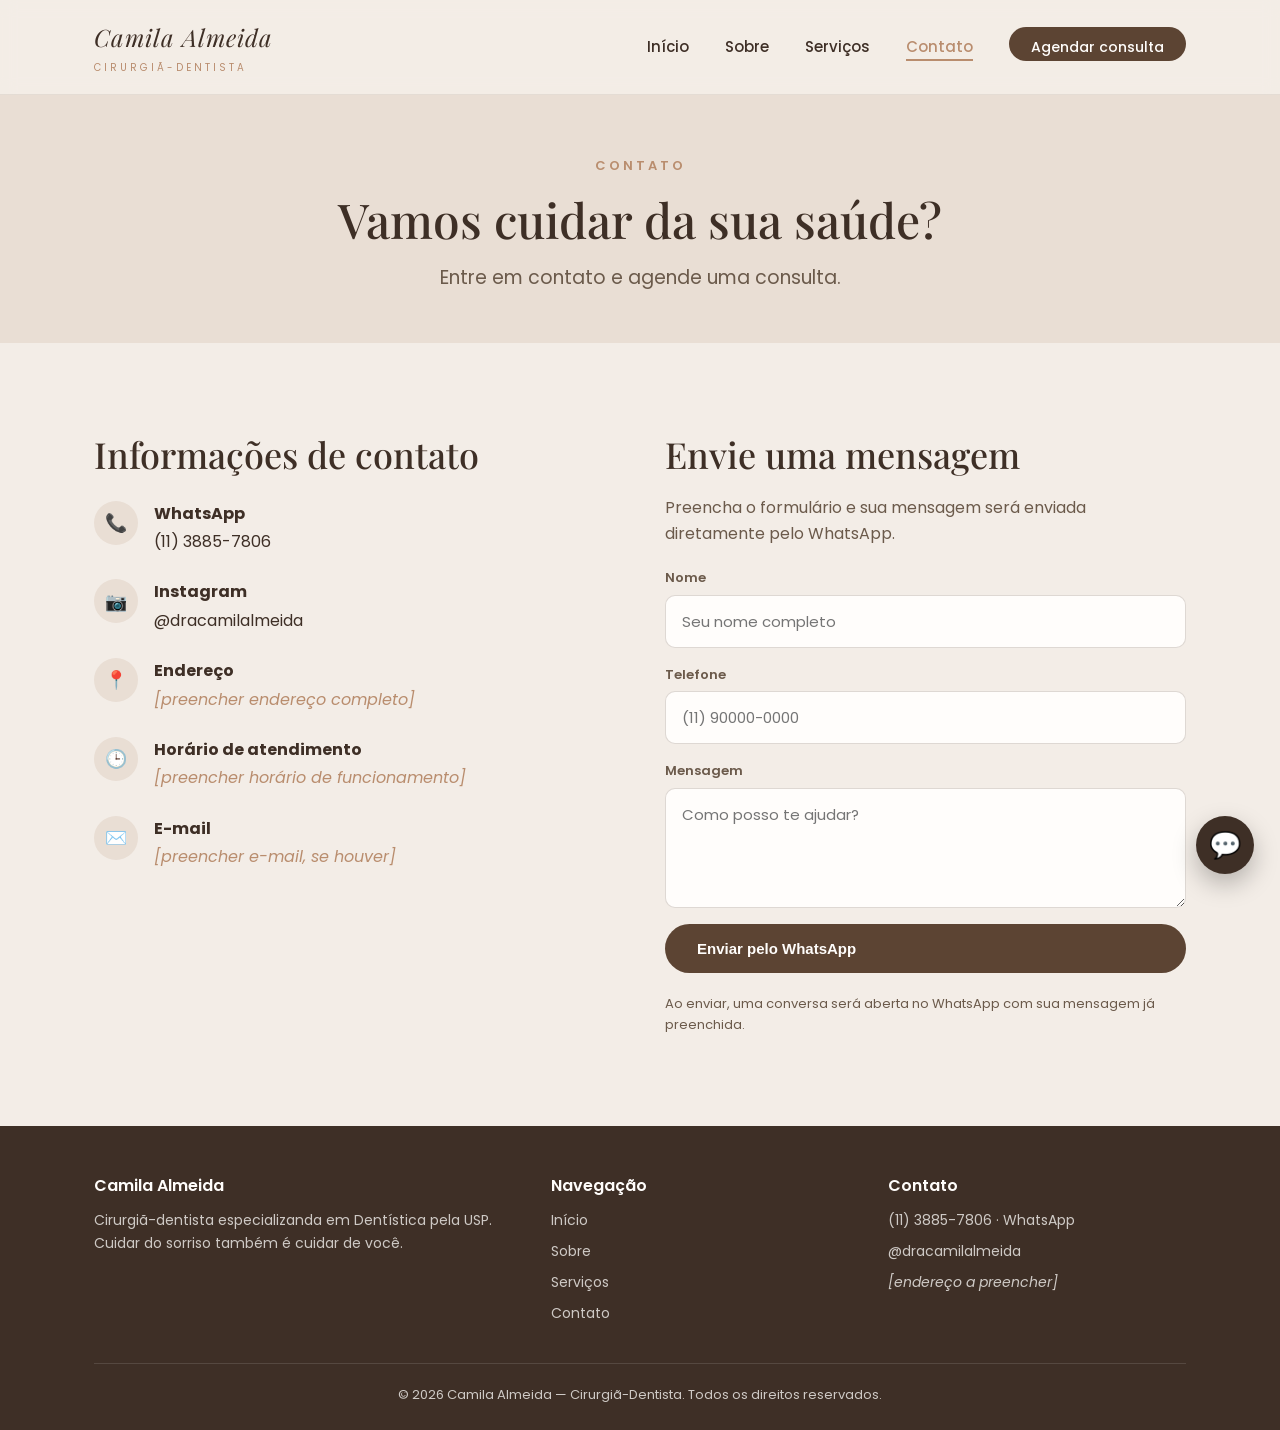
==== contato.html @ b67332b3 "Create contato.html" ====
<!DOCTYPE html>
<html lang="pt-BR">
<head>
<meta charset="UTF-8" />
<meta name="viewport" content="width=device-width, initial-scale=1.0" />
<title>Contato | Dra. Camila Almeida</title>
<link rel="preconnect" href="https://fonts.googleapis.com">
<link href="https://fonts.googleapis.com/css2?family=Playfair+Display:ital,wght@0,500;0,600;1,500&family=Poppins:wght@400;500;600;700&display=swap" rel="stylesheet">
<link rel="stylesheet" href="style.css" />
</head>
<body>

<header class="site-header">
  <nav class="nav">
    <a href="index.html" class="logo">Camila Almeida<span>Cirurgiã-Dentista</span></a>
    <ul class="nav-links">
      <li><a href="index.html">Início</a></li>
      <li><a href="sobre.html">Sobre</a></li>
      <li><a href="servicos.html">Serviços</a></li>
      <li><a href="contato.html" class="active">Contato</a></li>
      <li><a href="contato.html" class="nav-cta">Agendar consulta</a></li>
    </ul>
    <button class="nav-toggle" aria-label="Abrir menu">
      <span></span><span></span><span></span>
    </button>
  </nav>
</header>

<section class="page-hero">
  <div class="container">
    <span class="eyebrow">Contato</span>
    <h1>Vamos cuidar da sua saúde?</h1>
    <p class="lead center" style="margin-top:14px;">Entre em contato e agende uma consulta.</p>
  </div>
</section>

<section class="section">
  <div class="container contact-grid">
    <div>
      <h2>Informações de contato</h2>
      <ul class="contact-info-list" style="margin-top:24px;">
        <li>
          <div class="icon">📞</div>
          <div>
            <strong>WhatsApp</strong>
            <a href="https://wa.me/551138857806" target="_blank">(11) 3885-7806</a>
          </div>
        </li>
        <li>
          <div class="icon">📷</div>
          <div>
            <strong>Instagram</strong>
            <a href="https://instagram.com/dracamilalmeida" target="_blank">@dracamilalmeida</a>
          </div>
        </li>
        <li>
          <div class="icon">📍</div>
          <div>
            <strong>Endereço</strong>
            <span class="placeholder-text">[preencher endereço completo]</span>
          </div>
        </li>
        <li>
          <div class="icon">🕒</div>
          <div>
            <strong>Horário de atendimento</strong>
            <span class="placeholder-text">[preencher horário de funcionamento]</span>
          </div>
        </li>
        <li>
          <div class="icon">✉️</div>
          <div>
            <strong>E-mail</strong>
            <span class="placeholder-text">[preencher e-mail, se houver]</span>
          </div>
        </li>
      </ul>
    </div>

    <div>
      <h2>Envie uma mensagem</h2>
      <p style="margin-bottom:20px;">Preencha o formulário e sua mensagem será enviada diretamente pelo WhatsApp.</p>
      <form class="contact-form">
        <label for="name">Nome</label>
        <input type="text" id="name" name="name" placeholder="Seu nome completo" required />

        <label for="phone">Telefone</label>
        <input type="tel" id="phone" name="phone" placeholder="(11) 90000-0000" required />

        <label for="message">Mensagem</label>
        <textarea id="message" name="message" placeholder="Como posso te ajudar?" required></textarea>

        <button type="submit" class="btn btn-primary">Enviar pelo WhatsApp</button>
        <p class="form-note">Ao enviar, uma conversa será aberta no WhatsApp com sua mensagem já preenchida.</p>
      </form>
    </div>
  </div>
</section>

<footer class="site-footer">
  <div class="container">
    <div class="footer-grid">
      <div>
        <h4>Camila Almeida</h4>
        <p style="color:rgba(255,253,251,0.75); font-size:14px;">Cirurgiã-dentista especializanda em Dentística pela USP. Cuidar do sorriso também é cuidar de você.</p>
      </div>
      <div>
        <h4>Navegação</h4>
        <a href="index.html">Início</a>
        <a href="sobre.html">Sobre</a>
        <a href="servicos.html">Serviços</a>
        <a href="contato.html">Contato</a>
      </div>
      <div>
        <h4>Contato</h4>
        <a href="https://wa.me/551138857806" target="_blank">(11) 3885-7806 · WhatsApp</a>
        <a href="https://instagram.com/dracamilalmeida" target="_blank">@dracamilalmeida</a>
        <a href="#" class="placeholder-text">[endereço a preencher]</a>
      </div>
    </div>
    <div class="footer-bottom">
      &copy; <span id="year"></span> Camila Almeida — Cirurgiã-Dentista. Todos os direitos reservados.
    </div>
  </div>
</footer>

<a href="https://wa.me/551138857806" target="_blank" class="whatsapp-float" aria-label="Falar no WhatsApp">💬</a>

<script src="script.js"></script>
<script>document.getElementById("year").textContent = new Date().getFullYear();</script>
</body>
</html>
---- style.css ----
/* ==========================================================================
   Camila Almeida - Cirurgia Dentista
   ========================================================================== */

:root {
    --bg-cream: #f3ede7;
    --bg-cream-2: #e9ded4;
    --rose: #cba587;
    --rose-dark: #b98d6e;
    --brown: #5c4433;
    --brown-dark: #3e2f26;
    --text-main: #3e2f26;
    --text-soft: #6b5a4b;
    --white: #fffdfb;

  --font-serif: "Playfair Display", "Georgia", serif;
    --font-sans: "Poppins", "Segoe UI", sans-serif;

  --radius: 18px;
    --max-width: 1140px;
}

* {
    margin: 0;
    padding: 0;
    box-sizing: border-box;
}

html {
    scroll-behavior: smooth;
}

body {
    font-family: var(--font-sans);
    color: var(--text-main);
    background: var(--bg-cream);
    line-height: 1.65;
    font-size: 16px;
}

img {
    max-width: 100%;
    display: block;
}

a {
    text-decoration: none;
    color: inherit;
}

ul {
    list-style: none;
}

.container {
    max-width: var(--max-width);
    margin: 0 auto;
    padding: 0 24px;
}

.section {
    padding: 90px 0;
}

.section-alt {
    background: var(--bg-cream-2);
}

.eyebrow {
    font-family: var(--font-sans);
    letter-spacing: 3px;
    text-transform: uppercase;
    font-size: 13px;
    color: var(--rose-dark);
    font-weight: 600;
    margin-bottom: 14px;
    display: inline-block;
}

h1, h2, h3, h4 {
    font-family: var(--font-serif);
    color: var(--brown-dark);
    font-weight: 500;
    line-height: 1.2;
}

h1 { font-size: 48px; }
h2 { font-size: 36px; margin-bottom: 18px; }
h3 { font-size: 22px; margin-bottom: 10px; }

p { color: var(--text-soft); }

.lead {
    font-size: 19px;
    max-width: 620px;
}

.center {
    text-align: center;
    margin-left: auto;
    margin-right: auto;
}

/* ---------- Buttons ---------- */

.btn {
  display: inline-flex;
  align-items: center;
  gap: 10px;
  padding: 14px 30px;
  border-radius: 40px;
  font-weight: 600;
  font-size: 15px;
  transition: transform 0.2s ease, box-shadow 0.2s ease;
  border: 2px solid transparent;
}

.btn-primary {
  background: var(--brown);
  color: var(--white);
}

.btn-primary:hover {
  transform: translateY(-2px);
  box-shadow: 0 10px 24px rgba(92, 68, 51, 0.35);
}

.btn-outline {
  border-color: var(--brown);
  color: var(--brown);
  background: transparent;
}

.btn-outline:hover {
  background: var(--brown);
  color: var(--white);
}

/* ---------- Header / Nav ---------- */

.site-header {
  position: sticky;
  top: 0;
  z-index: 100;
  background: rgba(243, 237, 231, 0.92);
  backdrop-filter: blur(8px);
  border-bottom: 1px solid rgba(92, 68, 51, 0.1);
}

.nav {
  display: flex;
  align-items: center;
  justify-content: space-between;
  padding: 18px 24px;
  max-width: var(--max-width);
  margin: 0 auto;
}

.logo {
  font-family: var(--font-serif);
  font-style: italic;
  font-size: 24px;
  color: var(--brown-dark);
  letter-spacing: 1px;
}

.logo span {
  display: block;
  font-family: var(--font-sans);
  font-style: normal;
  font-size: 10px;
  letter-spacing: 3px;
  text-transform: uppercase;
  color: var(--rose-dark);
  margin-top: 2px;
}

.nav-links {
  display: flex;
  gap: 36px;
  align-items: center;
}

.nav-links a {
  font-size: 15px;
  font-weight: 500;
  color: var(--brown-dark);
  position: relative;
  padding-bottom: 4px;
}

.nav-links a.active,
.nav-links a:hover {
  color: var(--rose-dark);
}

.nav-links a.active::after {
  content: "";
  position: absolute;
  left: 0;
  bottom: 0;
  width: 100%;
  height: 2px;
  background: var(--rose-dark);
}

.nav-cta {
  background: var(--brown);
  color: var(--white) !important;
  padding: 10px 22px;
  border-radius: 30px;
  font-size: 14px !important;
}

.nav-toggle {
  display: none;
  flex-direction: column;
  gap: 5px;
  cursor: pointer;
  background: none;
  border: none;
}

.nav-toggle span {
  width: 26px;
  height: 2px;
  background: var(--brown-dark);
  display: block;
}

/* ---------- Hero ---------- */

.hero {
  padding: 70px 0 90px;
  background: linear-gradient(180deg, var(--bg-cream) 0%, var(--bg-cream-2) 100%);
  position: relative;
  overflow: hidden;
}

.hero-grid {
  display: grid;
  grid-template-columns: 1.1fr 0.9fr;
  gap: 50px;
  align-items: center;
}

.hero h1 {
  margin-bottom: 20px;
}

.hero .lead {
  margin-bottom: 32px;
}

.hero-actions {
  display: flex;
  gap: 16px;
  flex-wrap: wrap;
}

.hero-art {
  position: relative;
  height: 380px;
  border-radius: var(--radius);
  background: linear-gradient(160deg, var(--rose) 0%, var(--brown) 100%);
  display: flex;
  align-items: center;
  justify-content: center;
}

.hero-art::before {
  content: "";
  position: absolute;
  inset: 18px;
  border: 1px solid rgba(255, 253, 251, 0.4);
  border-radius: 14px;
}

.hero-monogram {
  font-family: var(--font-serif);
  font-style: italic;
  font-size: 120px;
  color: rgba(255, 253, 251, 0.9);
}

/* ---------- Stat / Trust strip ---------- */

.trust-strip {
  display: flex;
  justify-content: space-between;
  gap: 20px;
  flex-wrap: wrap;
  padding: 36px 0;
  border-top: 1px solid rgba(92, 68, 51, 0.12);
  border-bottom: 1px solid rgba(92, 68, 51, 0.12);
}

.trust-item {
  flex: 1;
  min-width: 180px;
  text-align: center;
}

.trust-item strong {
  font-family: var(--font-serif);
  font-size: 28px;
  color: var(--brown);
  display: block;
}

.trust-item span {
  font-size: 14px;
  color: var(--text-soft);
}

/* ---------- Cards ---------- */

.grid-2 {
  display: grid;
  grid-template-columns: repeat(2, 1fr);
  gap: 28px;
}

.grid-3 {
  display: grid;
  grid-template-columns: repeat(3, 1fr);
  gap: 28px;
}

.card {
  background: var(--white);
  border-radius: var(--radius);
  padding: 34px;
  box-shadow: 0 10px 30px rgba(92, 68, 51, 0.08);
  height: 100%;
}

.card .icon {
  width: 52px;
  height: 52px;
  border-radius: 50%;
  background: var(--bg-cream-2);
  display: flex;
  align-items: center;
  justify-content: center;
  margin-bottom: 18px;
  font-size: 22px;
}

.service-list {
  margin-top: 14px;
}

.service-list li {
  padding: 8px 0;
  border-bottom: 1px dashed rgba(92, 68, 51, 0.15);
  color: var(--text-soft);
  display: flex;
  gap: 10px;
  align-items: baseline;
}

.service-list li:last-child {
  border-bottom: none;
}

.service-list li::before {
  content: "-";
  color: var(--rose-dark);
  font-weight: 700;
}

/* ---------- About split ---------- */

.split {
  display: grid;
  grid-template-columns: 0.9fr 1.1fr;
  gap: 60px;
  align-items: center;
}

.split-img {
  height: 420px;
  border-radius: var(--radius);
  background: linear-gradient(150deg, var(--bg-cream-2), var(--rose));
  position: relative;
}

.split-img::after {
  content: "CA";
  position: absolute;
  bottom: 24px;
  right: 24px;
  font-family: var(--font-serif);
  font-style: italic;
  font-size: 32px;
  color: var(--white);
  opacity: 0.85;
}

/* ---------- CTA banner ---------- */

.cta-banner {
  background: var(--brown);
  color: var(--white);
  border-radius: var(--radius);
  padding: 60px;
  text-align: center;
}

.cta-banner h2 {
  color: var(--white);
}

.cta-banner p {
  color: rgba(255, 253, 251, 0.8);
  margin: 0 auto 26px;
  max-width: 520px;
}

/* ---------- Benefit banner ---------- */

.benefit-banner {
  display: grid;
  grid-template-columns: 0.6fr 1.4fr;
  gap: 40px;
  align-items: center;
  background: var(--rose);
  border-radius: var(--radius);
  padding: 50px;
  color: var(--brown-dark);
}

.benefit-banner h3 {
  color: var(--brown-dark);
  font-size: 26px;
}

.benefit-banner p {
  color: var(--brown-dark);
  opacity: 0.85;
}

/* ---------- Contact page ---------- */

.contact-grid {
  display: grid;
  grid-template-columns: 1fr 1fr;
  gap: 50px;
}

.contact-info-list li {
  display: flex;
  gap: 16px;
  align-items: flex-start;
  margin-bottom: 24px;
}

.contact-info-list .icon {
  width: 44px;
  height: 44px;
  border-radius: 50%;
  background: var(--bg-cream-2);
  display: flex;
  align-items: center;
  justify-content: center;
  flex-shrink: 0;
  font-size: 18px;
}

.contact-info-list strong {
  display: block;
  color: var(--brown-dark);
  margin-bottom: 2px;
}

form.contact-form {
  display: flex;
  flex-direction: column;
  gap: 16px;
}

form.contact-form input,
form.contact-form textarea {
  padding: 14px 16px;
  border-radius: 10px;
  border: 1px solid rgba(92, 68, 51, 0.2);
  background: var(--white);
  font-family: var(--font-sans);
  font-size: 15px;
  color: var(--text-main);
}

form.contact-form textarea {
  resize: vertical;
  min-height: 120px;
}

form.contact-form label {
  font-size: 13px;
  font-weight: 600;
  color: var(--text-soft);
  margin-bottom: -10px;
}

.form-note {
  font-size: 13px;
  color: var(--text-soft);
  margin-top: 4px;
}

.placeholder-text {
  color: var(--rose-dark);
  font-style: italic;
}

/* ---------- Footer ---------- */

.site-footer {
  background: var(--brown-dark);
  color: rgba(255, 253, 251, 0.75);
  padding: 50px 0 24px;
}

.footer-grid {
  display: grid;
  grid-template-columns: 1.4fr 1fr 1fr;
  gap: 40px;
  margin-bottom: 30px;
}

.footer-grid h4 {
  color: var(--white);
  font-size: 16px;
  margin-bottom: 14px;
  font-family: var(--font-sans);
  font-weight: 600;
}

.footer-grid a {
  display: block;
  margin-bottom: 8px;
  font-size: 14px;
  color: rgba(255, 253, 251, 0.75);
}

.footer-grid a:hover {
  color: var(--rose);
}

.footer-bottom {
  border-top: 1px solid rgba(255, 253, 251, 0.12);
  padding-top: 20px;
  text-align: center;
  font-size: 13px;
}

/* ---------- Floating WhatsApp button ---------- */

.whatsapp-float {
  position: fixed;
  bottom: 26px;
  right: 26px;
  background: #3e2f26;
  color: var(--white);
  width: 58px;
  height: 58px;
  border-radius: 50%;
  display: flex;
  align-items: center;
  justify-content: center;
  font-size: 26px;
  box-shadow: 0 10px 24px rgba(0, 0, 0, 0.25);
  z-index: 200;
  transition: transform 0.2s ease;
}

.whatsapp-float:hover {
  transform: scale(1.08);
}

/* ---------- Page hero (secondary pages) ---------- */

.page-hero {
  padding: 60px 0 50px;
  background: var(--bg-cream-2);
  text-align: center;
}

.page-hero .eyebrow {
  display: block;
}

/* ---------- Responsive ---------- */

@media (max-width: 900px) {
  .hero-grid,
  .split,
  .contact-grid,
  .benefit-banner {
    grid-template-columns: 1fr;
  }

.split-img {
  order: -1;
  height: 260px;
}

.grid-3 {
  grid-template-columns: repeat(2, 1fr);
}

.footer-grid {
  grid-template-columns: 1fr;
}
}

@media (max-width: 640px) {
  h1 { font-size: 34px; }
  h2 { font-size: 28px; }

.section {
  padding: 60px 0;
}

.nav-links {
  position: absolute;
  top: 100%;
  left: 0;
  right: 0;
  background: var(--bg-cream);
  flex-direction: column;
  align-items: flex-start;
  padding: 24px;
  gap: 18px;
  border-bottom: 1px solid rgba(92, 68, 51, 0.1);
  display: none;
}

.nav-links.open {
  display: flex;
}

.nav-toggle {
  display: flex;
}

.grid-2,
  .grid-3 {
    grid-template-columns: 1fr;
  }

.cta-banner,
  .benefit-banner {
    padding: 36px 24px;
  }

.whatsapp-float {
  bottom: 18px;
  right: 18px;
  width: 52px;
  height: 52px;
  font-size: 22px;
}
}
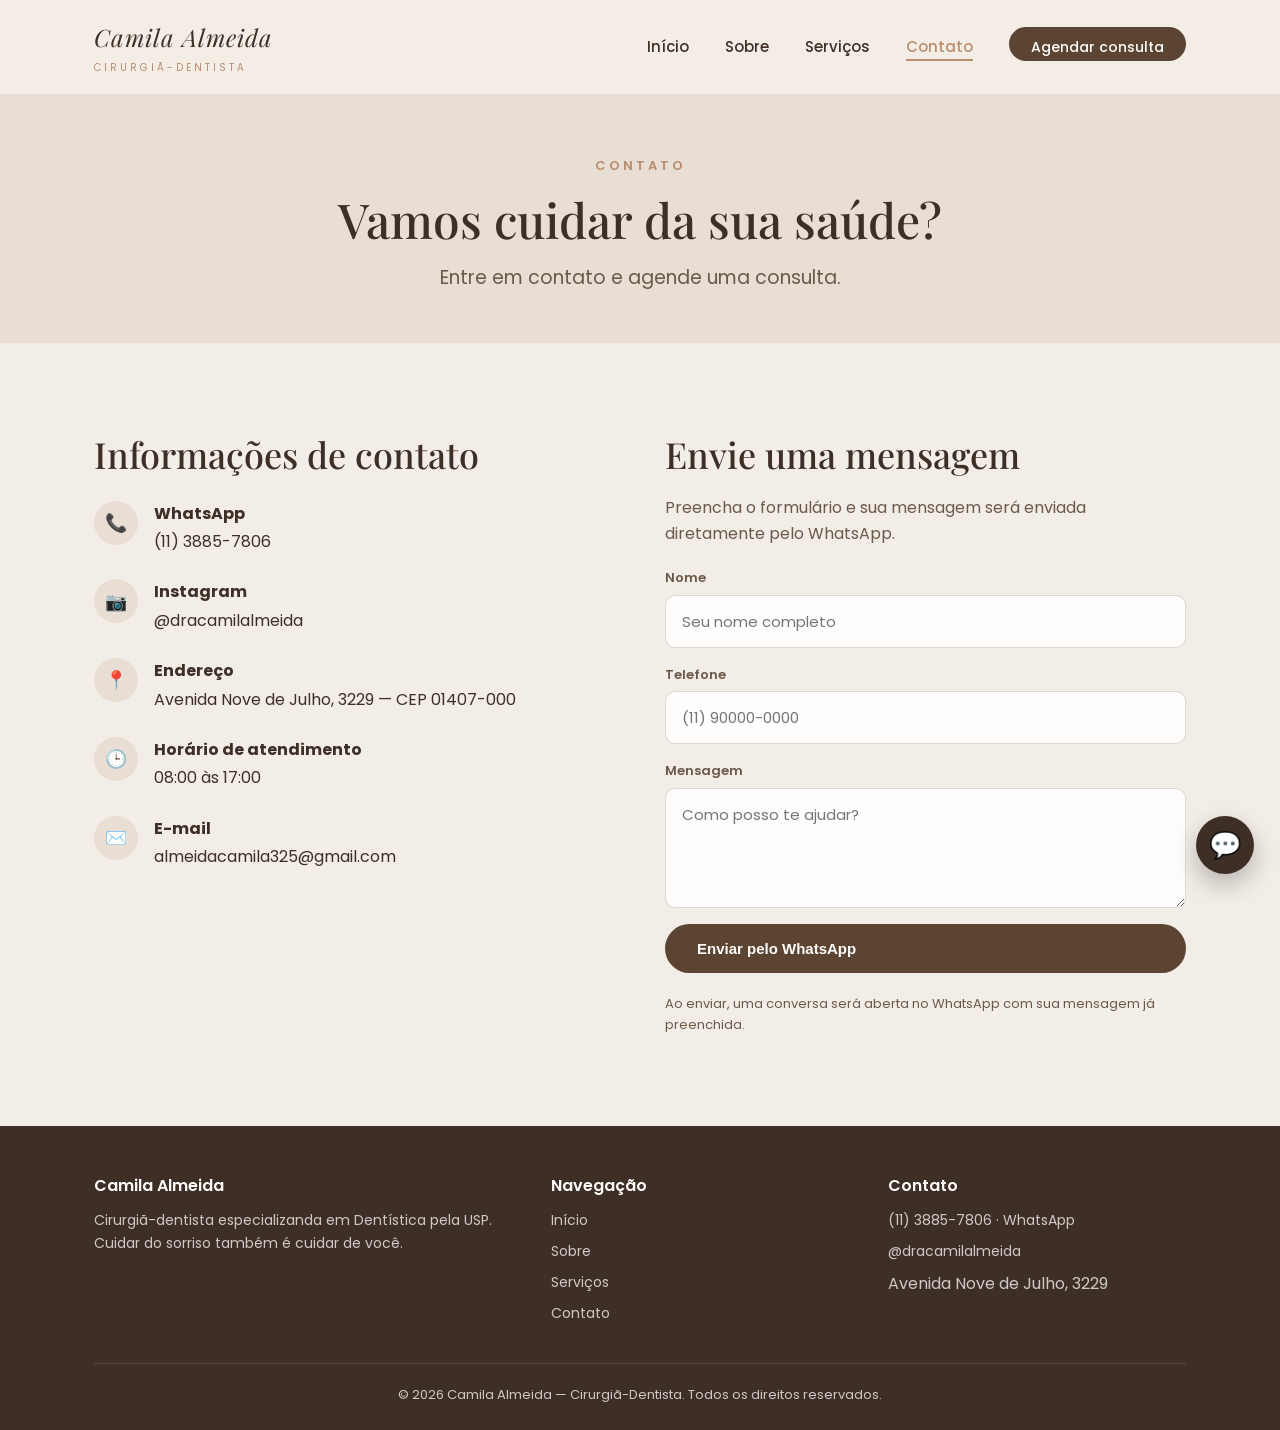
==== commit 17840851: "Update contact information in contato.html" ====
--- a/contato.html
+++ b/contato.html
@@ -57,21 +57,21 @@
           <div class="icon">📍</div>
           <div>
             <strong>Endereço</strong>
-            <span class="placeholder-text">[preencher endereço completo]</span>
+            <span>Avenida Nove de Julho, 3229 &mdash; CEP 01407-000</span>
           </div>
         </li>
         <li>
           <div class="icon">🕒</div>
           <div>
             <strong>Horário de atendimento</strong>
-            <span class="placeholder-text">[preencher horário de funcionamento]</span>
+            <span>08:00 às 17:00</span>
           </div>
         </li>
         <li>
           <div class="icon">✉️</div>
           <div>
             <strong>E-mail</strong>
-            <span class="placeholder-text">[preencher e-mail, se houver]</span>
+            <a href="mailto:almeidacamila325@gmail.com">almeidacamila325@gmail.com</a>
           </div>
         </li>
       </ul>
@@ -115,7 +115,7 @@
         <h4>Contato</h4>
         <a href="https://wa.me/551138857806" target="_blank">(11) 3885-7806 · WhatsApp</a>
         <a href="https://instagram.com/dracamilalmeida" target="_blank">@dracamilalmeida</a>
-        <a href="#" class="placeholder-text">[endereço a preencher]</a>
+        <span>Avenida Nove de Julho, 3229</span>
       </div>
     </div>
     <div class="footer-bottom">
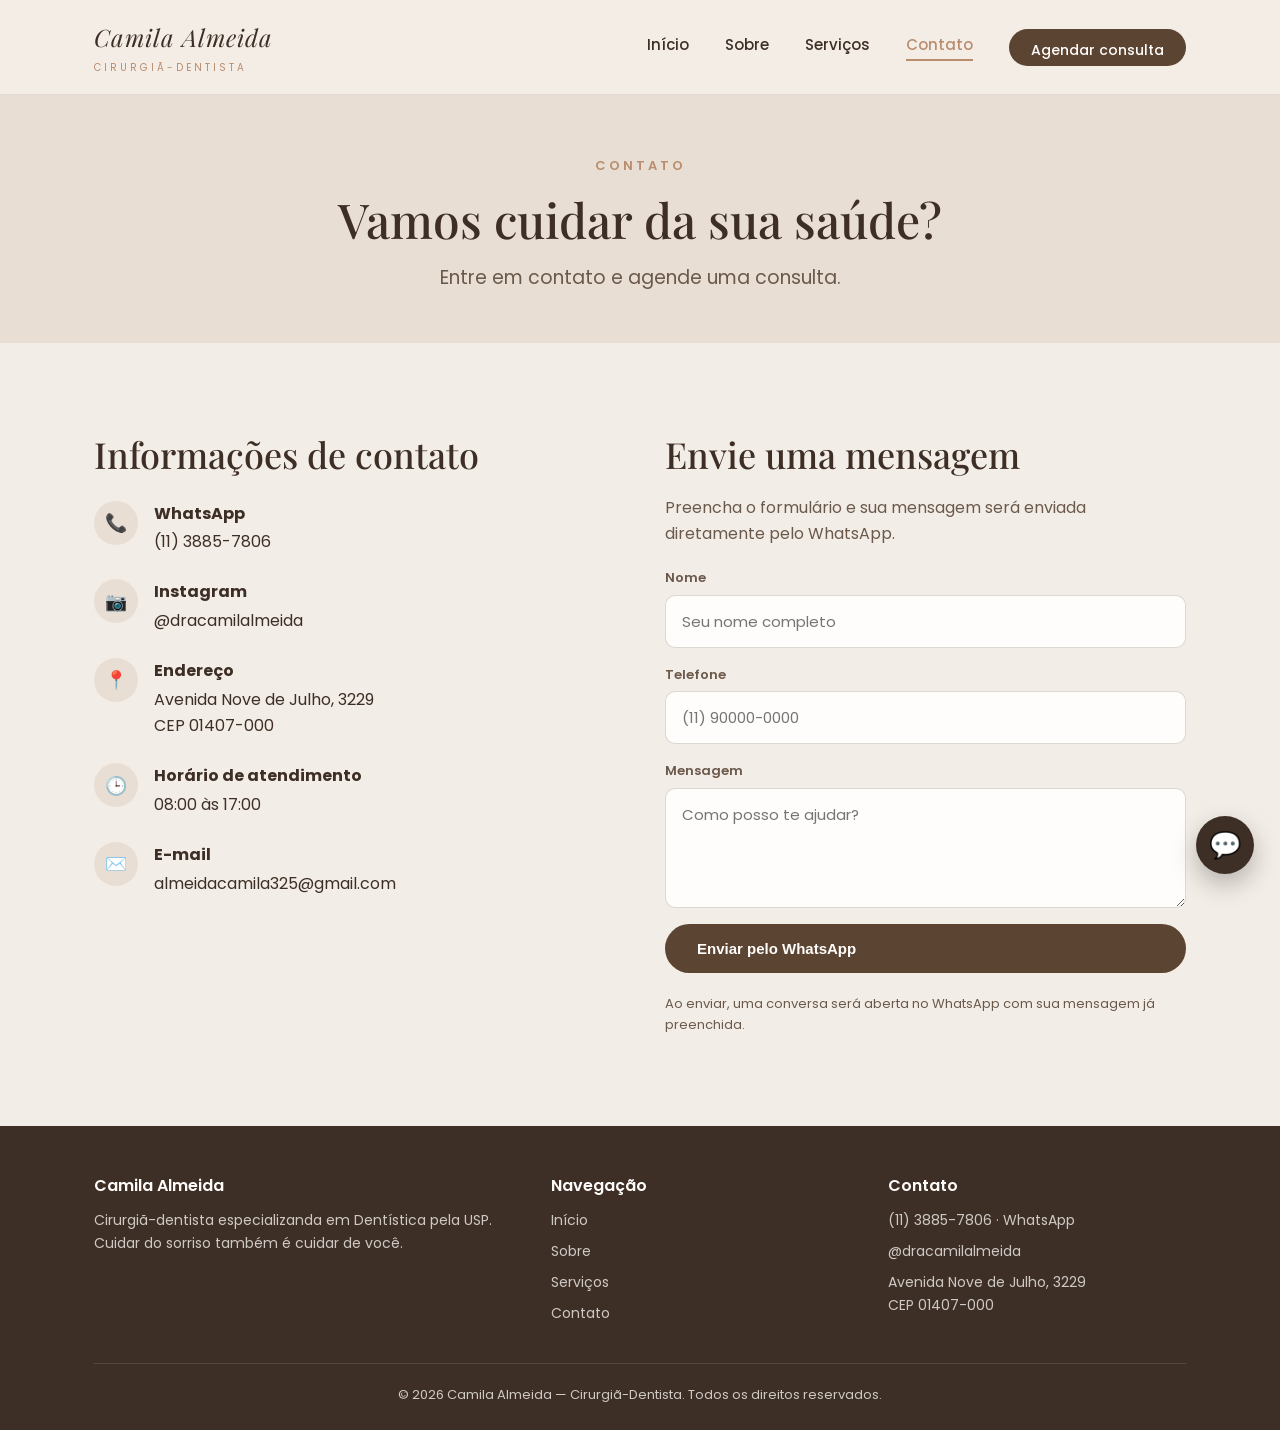
==== commit af3a3e90: "Update contact information with Google Maps links" ====
--- a/contato.html
+++ b/contato.html
@@ -57,7 +57,7 @@
           <div class="icon">📍</div>
           <div>
             <strong>Endereço</strong>
-            <span>Avenida Nove de Julho, 3229 &mdash; CEP 01407-000</span>
+            <a href="https://www.google.com/maps/place/Av.+Nove+de+Julho,+3229+-+Jardim+Paulista,+S%C3%A3o+Paulo+-+SP,+01407-000/@-23.5681294,-46.6624625,17z/data=!3m1!4b1!4m6!3m5!1s0x94ce59c5138606ab:0x7209d3025757d4f6!8m2!3d-23.5681294!4d-46.6598876!16s%2Fg%2F11qh3p7tpk?entry=ttu&amp;g_ep=EgoyMDI2MDkxNi4wIKXMDSoASAFQAw%3D%3D" target="_blank">Avenida Nove de Julho, 3229<br>CEP 01407-000</a>
           </div>
         </li>
         <li>
@@ -115,7 +115,7 @@
         <h4>Contato</h4>
         <a href="https://wa.me/551138857806" target="_blank">(11) 3885-7806 · WhatsApp</a>
         <a href="https://instagram.com/dracamilalmeida" target="_blank">@dracamilalmeida</a>
-        <span>Avenida Nove de Julho, 3229</span>
+        <a href="https://www.google.com/maps/place/Av.+Nove+de+Julho,+3229+-+Jardim+Paulista,+S%C3%A3o+Paulo+-+SP,+01407-000/@-23.5681294,-46.6624625,17z/data=!3m1!4b1!4m6!3m5!1s0x94ce59c5138606ab:0x7209d3025757d4f6!8m2!3d-23.5681294!4d-46.6598876!16s%2Fg%2F11qh3p7tpk?entry=ttu&amp;g_ep=EgoyMDI2MDkxNi4wIKXMDSoASAFQAw%3D%3D" target="_blank">Avenida Nove de Julho, 3229<br>CEP 01407-000</a>
       </div>
     </div>
     <div class="footer-bottom">
--- a/style.css
+++ b/style.css
@@ -175,7 +175,7 @@
   margin-top: 2px;
 }
 
-.nav-links {
+.nav-links li { display: flex; align-items: center; } .nav-links {
   display: flex;
   gap: 36px;
   align-items: center;
@@ -379,7 +379,7 @@
   align-items: center;
 }
 
-.split-img {
+.split-img img { width: 100%; height: 100%; object-fit: cover; object-position: top center; display: block; } .split-img { overflow: hidden;
   height: 420px;
   border-radius: var(--radius);
   background: linear-gradient(150deg, var(--bg-cream-2), var(--rose));
@@ -623,7 +623,7 @@
   padding: 60px 0;
 }
 
-.nav-links {
+.nav-links li { display: flex; align-items: center; } .nav-links {
   position: absolute;
   top: 100%;
   left: 0;
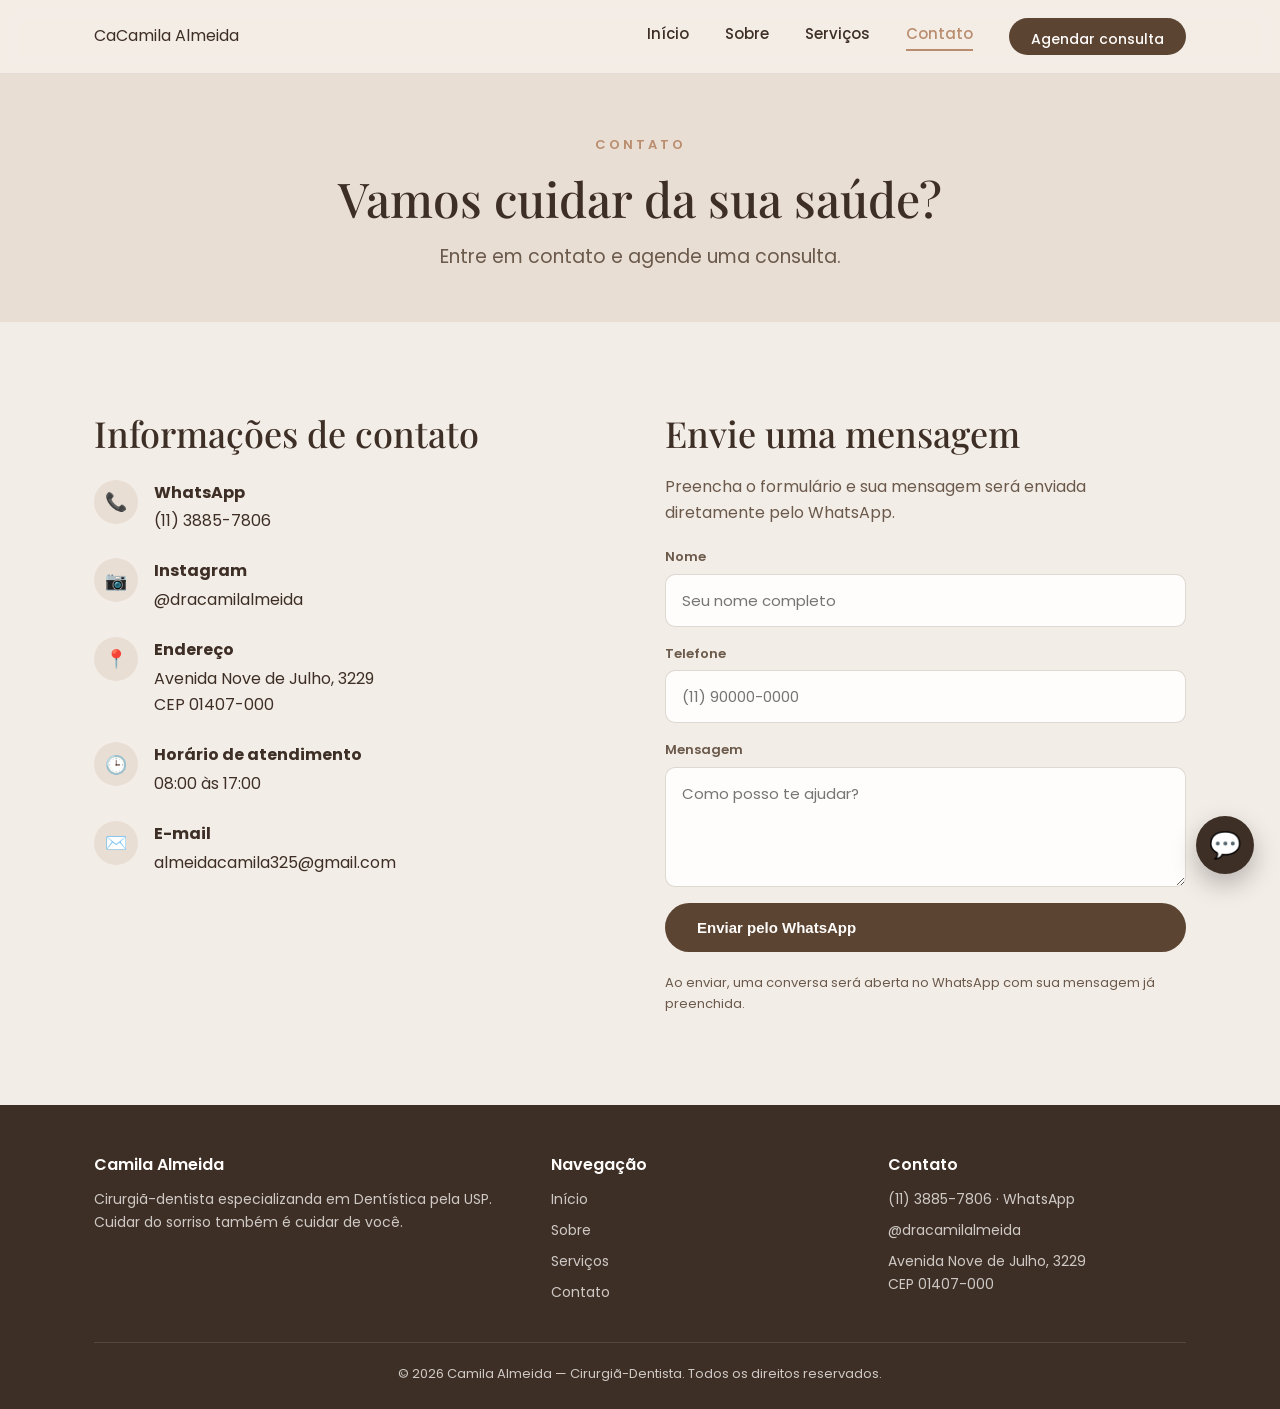
==== commit 686b01cc: "Update font links and navigation branding in contato.html" ====
--- a/contato.html
+++ b/contato.html
@@ -5,14 +5,14 @@
 <meta name="viewport" content="width=device-width, initial-scale=1.0" />
 <title>Contato | Dra. Camila Almeida</title>
 <link rel="preconnect" href="https://fonts.googleapis.com">
-<link href="https://fonts.googleapis.com/css2?family=Playfair+Display:ital,wght@0,500;0,600;1,500&family=Poppins:wght@400;500;600;700&display=swap" rel="stylesheet">
+<link href="https://fonts.googleapis.com/css2?family=Mea+Culpa&family=Playfair+Display:ital,wght@0,500;0,600;1,500&family=Poppins:wght@400;500;600;700&display=swap" rel="stylesheet">
 <link rel="stylesheet" href="style.css" />
 </head>
 <body>
 
 <header class="site-header">
   <nav class="nav">
-    <a href="index.html" class="logo">Camila Almeida<span>Cirurgiã-Dentista</span></a>
+    <a href="index.html" class="nav-brand"><span class="nav-brand-mono">Ca</span><span class="nav-brand-name">Camila Almeida</span></a>
     <ul class="nav-links">
       <li><a href="index.html">Início</a></li>
       <li><a href="sobre.html">Sobre</a></li>
--- a/style.css
+++ b/style.css
@@ -380,22 +380,65 @@
 }
 
 .split-img img { width: 100%; height: 100%; object-fit: cover; object-position: top center; display: block; } .split-img { overflow: hidden;
-  height: 420px;
+  aspect-ratio: 0.582;
   border-radius: var(--radius);
   background: linear-gradient(150deg, var(--bg-cream-2), var(--rose));
   position: relative;
 }
 
+.brand-mark {
+     position: relative;
+     display: inline-block;
+     text-align: center;
+     margin-bottom: 6px;
+}
+
+.brand-mark .brand-monogram {
+     position: absolute;
+     top: 50%;
+     left: 50%;
+     transform: translate(-50%, -58%);
+     font-family: "Mea Culpa", cursive;
+     font-size: 80px;
+     color: var(--brown-dark);
+     opacity: 0.18;
+     white-space: nowrap;
+     pointer-events: none;
+     line-height: 1;
+     z-index: 0;
+}
+
+.brand-mark .brand-name {
+     position: relative;
+     font-family: var(--font-serif);
+     font-style: italic;
+     font-weight: 600;
+     font-size: 44px;
+     color: var(--brown-dark);
+     z-index: 1;
+}
+
+.brand-mark .brand-role {
+     position: relative;
+     margin-top: 16px;
+     font-family: "Montserrat", sans-serif;
+     font-weight: 400;
+     font-size: 10px;
+     letter-spacing: 7px;
+     color: var(--brown);
+     z-index: 1;
+}
+
 .split-img::after {
-  content: "CA";
-  position: absolute;
-  bottom: 24px;
-  right: 24px;
-  font-family: var(--font-serif);
-  font-style: italic;
-  font-size: 32px;
-  color: var(--white);
-  opacity: 0.85;
+     content: "CA";
+     position: absolute;
+     bottom: 24px;
+     right: 24px;
+     font-family: var(--font-serif);
+     font-style: italic;
+     font-size: 32px;
+     color: var(--white);
+     opacity: 0.85;
 }
 
 /* ---------- CTA banner ---------- */
@@ -602,8 +645,9 @@
   }
 
 .split-img {
-  order: -1;
-  height: 260px;
+       order: -1;
+       aspect-ratio: unset;
+       height: 380px;
 }
 
 .grid-3 {
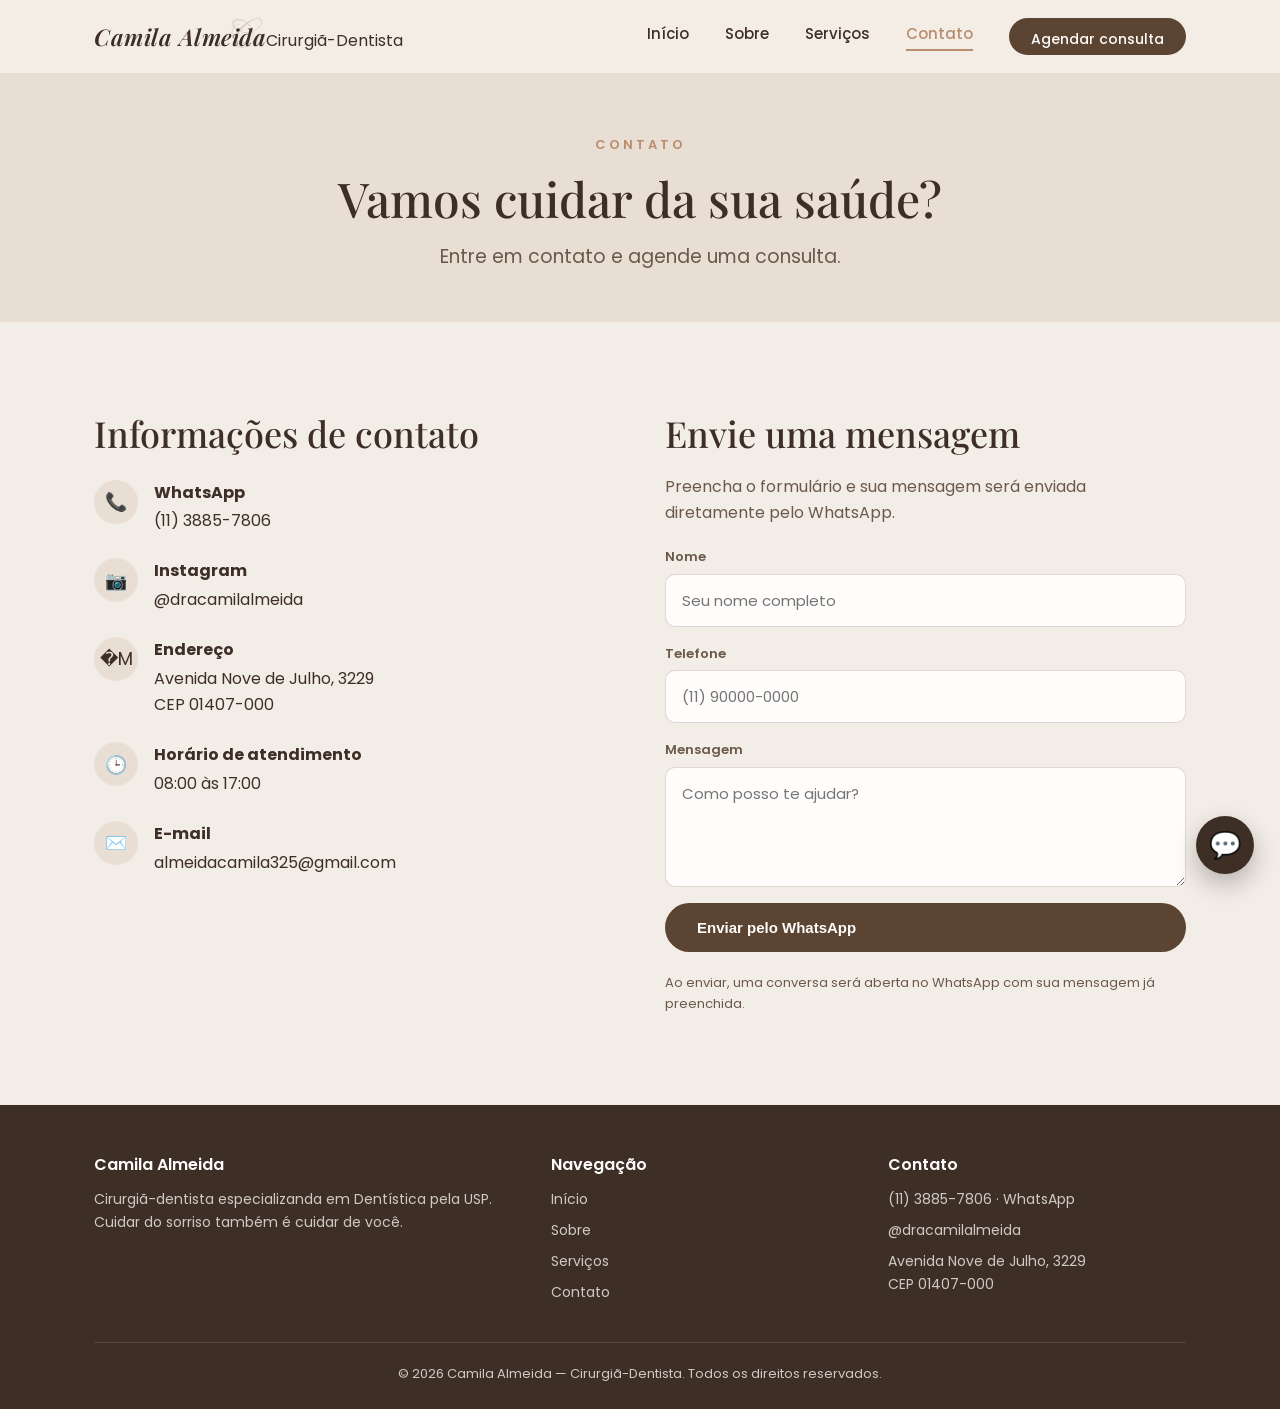
==== commit fe4aae6d: "Update navigation and address information in contato.html" ====
--- a/contato.html
+++ b/contato.html
@@ -12,7 +12,7 @@
 
 <header class="site-header">
   <nav class="nav">
-    <a href="index.html" class="nav-brand"><span class="nav-brand-mono">Ca</span><span class="nav-brand-name">Camila Almeida</span></a>
+    <a href="index.html" class="nav-brand"><span class="nav-brand-name-wrap"><span class="nav-brand-mono">Ca</span><span class="nav-brand-name">Camila Almeida</span></span><span class="nav-brand-role">Cirurgiã-Dentista</span></a>
     <ul class="nav-links">
       <li><a href="index.html">Início</a></li>
       <li><a href="sobre.html">Sobre</a></li>
@@ -54,7 +54,7 @@
           </div>
         </li>
         <li>
-          <div class="icon">📍</div>
+          <div class="icon">�M</div>
           <div>
             <strong>Endereço</strong>
             <a href="https://www.google.com/maps/place/Av.+Nove+de+Julho,+3229+-+Jardim+Paulista,+S%C3%A3o+Paulo+-+SP,+01407-000/@-23.5681294,-46.6624625,17z/data=!3m1!4b1!4m6!3m5!1s0x94ce59c5138606ab:0x7209d3025757d4f6!8m2!3d-23.5681294!4d-46.6598876!16s%2Fg%2F11qh3p7tpk?entry=ttu&amp;g_ep=EgoyMDI2MDkxNi4wIKXMDSoASAFQAw%3D%3D" target="_blank">Avenida Nove de Julho, 3229<br>CEP 01407-000</a>
--- a/style.css
+++ b/style.css
@@ -1,87 +1,87 @@
 /* ==========================================================================
-   Camila Almeida - Cirurgia Dentista
+   Camila Almeida - Cirurgiã-Dentista
    ========================================================================== */
 
 :root {
-    --bg-cream: #f3ede7;
-    --bg-cream-2: #e9ded4;
-    --rose: #cba587;
-    --rose-dark: #b98d6e;
-    --brown: #5c4433;
-    --brown-dark: #3e2f26;
-    --text-main: #3e2f26;
-    --text-soft: #6b5a4b;
-    --white: #fffdfb;
+  --bg-cream: #f3ede7;
+  --bg-cream-2: #e9ded4;
+  --rose: #cba587;
+  --rose-dark: #b98d6e;
+  --brown: #5c4433;
+  --brown-dark: #3e2f26;
+  --text-main: #3e2f26;
+  --text-soft: #6b5a4b;
+  --white: #fffdfb;
 
   --font-serif: "Playfair Display", "Georgia", serif;
-    --font-sans: "Poppins", "Segoe UI", sans-serif;
+  --font-sans: "Poppins", "Segoe UI", sans-serif;
 
   --radius: 18px;
-    --max-width: 1140px;
+  --max-width: 1140px;
 }
 
 * {
-    margin: 0;
-    padding: 0;
-    box-sizing: border-box;
+  margin: 0;
+  padding: 0;
+  box-sizing: border-box;
 }
 
 html {
-    scroll-behavior: smooth;
+  scroll-behavior: smooth;
 }
 
 body {
-    font-family: var(--font-sans);
-    color: var(--text-main);
-    background: var(--bg-cream);
-    line-height: 1.65;
-    font-size: 16px;
+  font-family: var(--font-sans);
+  color: var(--text-main);
+  background: var(--bg-cream);
+  line-height: 1.65;
+  font-size: 16px;
 }
 
 img {
-    max-width: 100%;
-    display: block;
+  max-width: 100%;
+  display: block;
 }
 
 a {
-    text-decoration: none;
-    color: inherit;
+  text-decoration: none;
+  color: inherit;
 }
 
 ul {
-    list-style: none;
+  list-style: none;
 }
 
 .container {
-    max-width: var(--max-width);
-    margin: 0 auto;
-    padding: 0 24px;
+  max-width: var(--max-width);
+  margin: 0 auto;
+  padding: 0 24px;
 }
 
 .section {
-    padding: 90px 0;
+  padding: 90px 0;
 }
 
 .section-alt {
-    background: var(--bg-cream-2);
+  background: var(--bg-cream-2);
 }
 
 .eyebrow {
-    font-family: var(--font-sans);
-    letter-spacing: 3px;
-    text-transform: uppercase;
-    font-size: 13px;
-    color: var(--rose-dark);
-    font-weight: 600;
-    margin-bottom: 14px;
-    display: inline-block;
+  font-family: var(--font-sans);
+  letter-spacing: 3px;
+  text-transform: uppercase;
+  font-size: 13px;
+  color: var(--rose-dark);
+  font-weight: 600;
+  margin-bottom: 14px;
+  display: inline-block;
 }
 
 h1, h2, h3, h4 {
-    font-family: var(--font-serif);
-    color: var(--brown-dark);
-    font-weight: 500;
-    line-height: 1.2;
+  font-family: var(--font-serif);
+  color: var(--brown-dark);
+  font-weight: 500;
+  line-height: 1.2;
 }
 
 h1 { font-size: 48px; }
@@ -91,14 +91,14 @@
 p { color: var(--text-soft); }
 
 .lead {
-    font-size: 19px;
-    max-width: 620px;
+  font-size: 19px;
+  max-width: 620px;
 }
 
 .center {
-    text-align: center;
-    margin-left: auto;
-    margin-right: auto;
+  text-align: center;
+  margin-left: auto;
+  margin-right: auto;
 }
 
 /* ---------- Buttons ---------- */
@@ -156,28 +156,45 @@
   margin: 0 auto;
 }
 
-.logo {
+.nav-brand {
+  position: relative;
+  display: inline-block;
+  line-height: 1;
+}
+
+.nav-brand .nav-brand-mono {
+  position: absolute;
+  top: 50%;
+  left: 50%;
+  transform: translate(-50%, -55%);
+  font-family: "Mea Culpa", cursive;
+  font-size: 34px;
+  color: var(--brown-dark);
+  opacity: 0.18;
+  white-space: nowrap;
+  pointer-events: none;
+  z-index: 0;
+}
+
+.nav-brand .nav-brand-name {
+  position: relative;
   font-family: var(--font-serif);
   font-style: italic;
-  font-size: 24px;
-  color: var(--brown-dark);
-  letter-spacing: 1px;
-}
-
-.logo span {
-  display: block;
-  font-family: var(--font-sans);
-  font-style: normal;
-  font-size: 10px;
-  letter-spacing: 3px;
-  text-transform: uppercase;
-  color: var(--rose-dark);
-  margin-top: 2px;
-}
-
-.nav-links li { display: flex; align-items: center; } .nav-links {
+  font-weight: 600;
+  font-size: 23px;
+  color: var(--brown-dark);
+  letter-spacing: 0.5px;
+  z-index: 1;
+}
+
+.nav-links {
   display: flex;
   gap: 36px;
+  align-items: center;
+}
+
+.nav-links li {
+  display: flex;
   align-items: center;
 }
 
@@ -283,6 +300,22 @@
   color: rgba(255, 253, 251, 0.9);
 }
 
+.hero-photo-frame {
+  width: 200px;
+  aspect-ratio: 0.582;
+  border-radius: 14px;
+  overflow: hidden;
+  box-shadow: 0 20px 40px rgba(62, 47, 38, 0.3);
+}
+
+.hero-photo-frame img {
+  width: 100%;
+  height: 100%;
+  object-fit: cover;
+  object-position: top center;
+  display: block;
+}
+
 /* ---------- Stat / Trust strip ---------- */
 
 .trust-strip {
@@ -321,6 +354,20 @@
   gap: 28px;
 }
 
+.grid-4 {
+  display: grid;
+  grid-template-columns: repeat(4, 1fr);
+  gap: 22px;
+}
+
+.grid-4 .card {
+  padding: 26px 22px;
+}
+
+.grid-4 .card h3 {
+  font-size: 19px;
+}
+
 .grid-3 {
   display: grid;
   grid-template-columns: repeat(3, 1fr);
@@ -347,6 +394,19 @@
   font-size: 22px;
 }
 
+.card .icon.icon-img {
+  background: none;
+  overflow: hidden;
+}
+
+.card .icon.icon-img img {
+  width: 100%;
+  height: 100%;
+  object-fit: cover;
+  border-radius: 50%;
+  display: block;
+}
+
 .service-list {
   margin-top: 14px;
 }
@@ -365,7 +425,7 @@
 }
 
 .service-list li::before {
-  content: "-";
+  content: "•";
   color: var(--rose-dark);
   font-weight: 700;
 }
@@ -379,66 +439,64 @@
   align-items: center;
 }
 
-.split-img img { width: 100%; height: 100%; object-fit: cover; object-position: top center; display: block; } .split-img { overflow: hidden;
+.split-img {
   aspect-ratio: 0.582;
   border-radius: var(--radius);
   background: linear-gradient(150deg, var(--bg-cream-2), var(--rose));
   position: relative;
+  overflow: hidden;
+}
+
+.split-img img {
+  width: 100%;
+  height: 100%;
+  object-fit: cover;
+  object-position: top center;
+  display: block;
 }
 
 .brand-mark {
-     position: relative;
-     display: inline-block;
-     text-align: center;
-     margin-bottom: 6px;
+  position: relative;
+  display: inline-block;
+  text-align: center;
+  margin-bottom: 6px;
 }
 
 .brand-mark .brand-monogram {
-     position: absolute;
-     top: 50%;
-     left: 50%;
-     transform: translate(-50%, -58%);
-     font-family: "Mea Culpa", cursive;
-     font-size: 80px;
-     color: var(--brown-dark);
-     opacity: 0.18;
-     white-space: nowrap;
-     pointer-events: none;
-     line-height: 1;
-     z-index: 0;
+  position: absolute;
+  top: 50%;
+  left: 50%;
+  transform: translate(-50%, -58%);
+  font-family: "Mea Culpa", cursive;
+  font-size: 80px;
+  color: var(--brown-dark);
+  opacity: 0.18;
+  white-space: nowrap;
+  pointer-events: none;
+  line-height: 1;
+  z-index: 0;
 }
 
 .brand-mark .brand-name {
-     position: relative;
-     font-family: var(--font-serif);
-     font-style: italic;
-     font-weight: 600;
-     font-size: 44px;
-     color: var(--brown-dark);
-     z-index: 1;
-}
-
-.brand-mark .brand-role {
-     position: relative;
-     margin-top: 16px;
-     font-family: "Montserrat", sans-serif;
-     font-weight: 400;
-     font-size: 10px;
-     letter-spacing: 7px;
-     color: var(--brown);
-     z-index: 1;
+  position: relative;
+  font-family: var(--font-serif);
+  font-style: italic;
+  font-weight: 600;
+  font-size: 44px;
+  color: var(--brown-dark);
+  z-index: 1;
 }
 
 .split-img::after {
-     content: "CA";
-     position: absolute;
-     bottom: 24px;
-     right: 24px;
-     font-family: var(--font-serif);
-     font-style: italic;
-     font-size: 32px;
-     color: var(--white);
-     opacity: 0.85;
+  content: "CA";
+  position: absolute;
+  bottom: 24px;
+  right: 24px;
+  font-family: var(--font-serif);
+  font-style: italic;
+  font-size: 32px;
+  color: var(--white);
+  opacity: 0.85;
 }
 
 /* ---------- CTA banner ---------- */
@@ -644,66 +702,71 @@
     grid-template-columns: 1fr;
   }
 
-.split-img {
-       order: -1;
-       aspect-ratio: unset;
-       height: 380px;
-}
-
-.grid-3 {
-  grid-template-columns: repeat(2, 1fr);
-}
-
-.footer-grid {
-  grid-template-columns: 1fr;
-}
+  .split-img {
+    order: -1;
+    aspect-ratio: unset;
+    height: 380px;
+  }
+
+  .grid-3 {
+    grid-template-columns: repeat(2, 1fr);
+  }
+
+  .grid-4 {
+    grid-template-columns: repeat(2, 1fr);
+  }
+
+  .footer-grid {
+    grid-template-columns: 1fr;
+  }
 }
 
 @media (max-width: 640px) {
   h1 { font-size: 34px; }
   h2 { font-size: 28px; }
 
-.section {
-  padding: 60px 0;
-}
-
-.nav-links li { display: flex; align-items: center; } .nav-links {
-  position: absolute;
-  top: 100%;
-  left: 0;
-  right: 0;
-  background: var(--bg-cream);
-  flex-direction: column;
-  align-items: flex-start;
-  padding: 24px;
-  gap: 18px;
-  border-bottom: 1px solid rgba(92, 68, 51, 0.1);
-  display: none;
-}
-
-.nav-links.open {
-  display: flex;
-}
-
-.nav-toggle {
-  display: flex;
-}
-
-.grid-2,
-  .grid-3 {
+  .section {
+    padding: 60px 0;
+  }
+
+  .nav-links {
+    position: absolute;
+    top: 100%;
+    left: 0;
+    right: 0;
+    background: var(--bg-cream);
+    flex-direction: column;
+    align-items: flex-start;
+    padding: 24px;
+    gap: 18px;
+    border-bottom: 1px solid rgba(92, 68, 51, 0.1);
+    display: none;
+  }
+
+  .nav-links.open {
+    display: flex;
+  }
+
+  .nav-toggle {
+    display: flex;
+  }
+
+  .grid-2,
+  .grid-3,
+  .grid-4 {
     grid-template-columns: 1fr;
   }
 
-.cta-banner,
+  .cta-banner,
   .benefit-banner {
     padding: 36px 24px;
   }
 
-.whatsapp-float {
-  bottom: 18px;
-  right: 18px;
-  width: 52px;
-  height: 52px;
-  font-size: 22px;
-}
-}
+  .whatsapp-float {
+    bottom: 18px;
+    right: 18px;
+    width: 52px;
+    height: 52px;
+    font-size: 22px;
+  }
+}
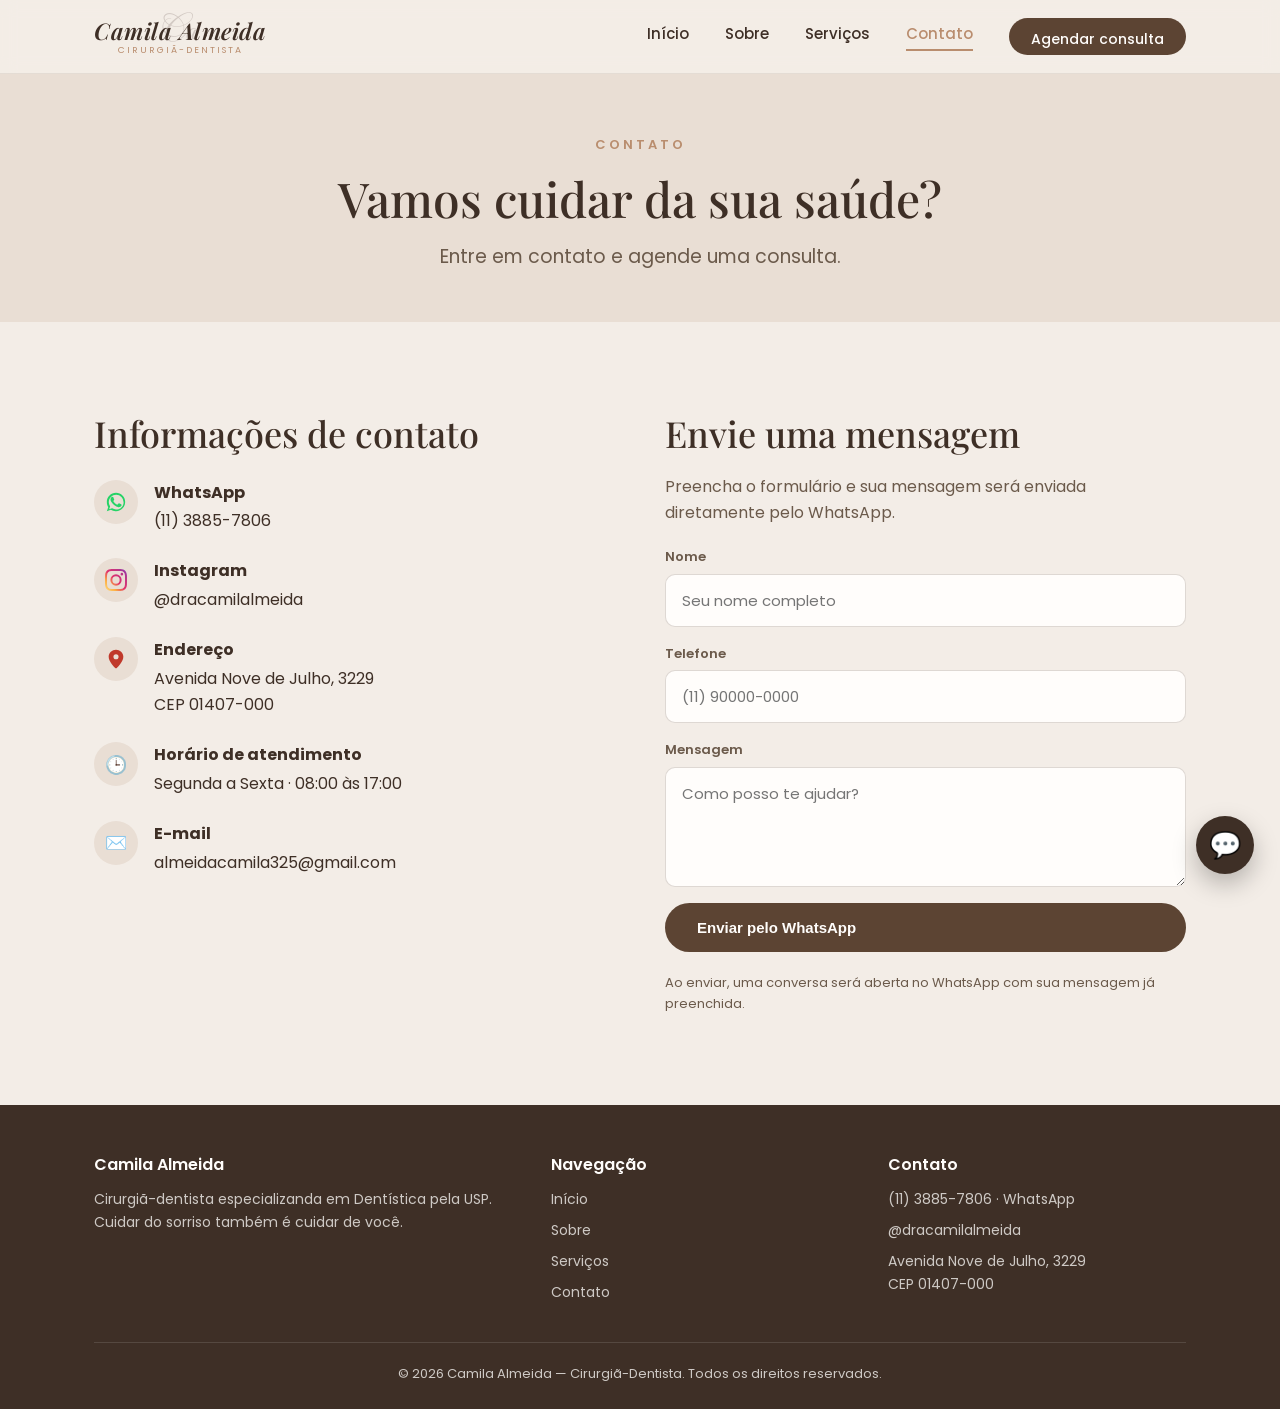
==== commit 1dc9aab6: "Update contact icons and hours format Replaced contact icons with SVGs for WhatsApp, Instagram, and " ====
--- a/contato.html
+++ b/contato.html
@@ -40,21 +40,21 @@
       <h2>Informações de contato</h2>
       <ul class="contact-info-list" style="margin-top:24px;">
         <li>
-          <div class="icon">📞</div>
+          <div class="icon"><svg viewBox="0 0 24 24" width="22" height="22" fill="#25D366"><path d="M17.472 14.382c-.297-.149-1.758-.867-2.03-.967-.273-.099-.472-.148-.67.15-.197.297-.767.966-.94 1.164-.173.199-.347.223-.644.075-.297-.15-1.255-.463-2.39-1.475-.883-.788-1.48-1.761-1.653-2.059-.173-.297-.018-.458.13-.606.134-.133.298-.347.446-.52.149-.174.198-.298.298-.497.099-.198.05-.371-.025-.52-.075-.149-.669-1.612-.916-2.207-.242-.579-.487-.5-.669-.51-.173-.008-.371-.01-.57-.01-.198 0-.52.074-.792.372-.272.297-1.04 1.016-1.04 2.479 0 1.462 1.065 2.875 1.213 3.074.148.198 2.096 3.2 5.077 4.487.709.306 1.262.489 1.694.625.712.227 1.36.195 1.872.118.571-.085 1.758-.719 2.006-1.413.248-.694.248-1.289.173-1.413-.074-.124-.272-.198-.57-.347z"/><path d="M12.004 2C6.486 2 2.01 6.476 2.01 11.994c0 2.114.552 4.09 1.514 5.812L2 22l4.324-1.494a9.958 9.958 0 0 0 5.68 1.487h.004c5.518 0 9.994-4.476 9.994-9.994C22 6.476 17.522 2 12.004 2zm0 18.062h-.003a8.05 8.05 0 0 1-4.11-1.125l-.294-.175-3.05 1.056 1.02-3.02-.19-.302a8.06 8.06 0 0 1-1.235-4.302c0-4.45 3.62-8.068 8.07-8.068a8.02 8.02 0 0 1 5.706 2.365 8.02 8.02 0 0 1 2.362 5.703c0 4.45-3.618 8.068-8.276 8.068z"/></svg></div>
           <div>
             <strong>WhatsApp</strong>
             <a href="https://wa.me/551138857806" target="_blank">(11) 3885-7806</a>
           </div>
         </li>
         <li>
-          <div class="icon">📷</div>
+          <div class="icon"><svg viewBox="0 0 24 24" width="22" height="22"><defs><linearGradient id="igGrad1" x1="0%" y1="100%" x2="100%" y2="0%"><stop offset="0%" stop-color="#FFDC80"/><stop offset="25%" stop-color="#FCAF45"/><stop offset="50%" stop-color="#E1306C"/><stop offset="75%" stop-color="#C13584"/><stop offset="100%" stop-color="#833AB4"/></linearGradient></defs><path fill="url(#igGrad1)" d="M12 2.163c3.204 0 3.584.012 4.85.07 3.252.148 4.771 1.691 4.919 4.919.058 1.265.069 1.645.069 4.849 0 3.205-.012 3.584-.069 4.849-.148 3.225-1.664 4.771-4.919 4.919-1.266.058-1.644.07-4.85.07-3.204 0-3.584-.012-4.849-.07-3.26-.149-4.771-1.699-4.919-4.92-.058-1.265-.07-1.644-.07-4.849 0-3.204.013-3.583.07-4.849.149-3.227 1.664-4.771 4.919-4.919 1.266-.057 1.645-.069 4.849-.069zm0-2.163c-3.259 0-3.667.014-4.947.072-4.358.2-6.78 2.618-6.98 6.98-.059 1.281-.073 1.689-.073 4.948 0 3.259.014 3.668.072 4.948.2 4.358 2.618 6.78 6.98 6.98 1.281.058 1.689.072 4.948.072 3.259 0 3.668-.014 4.948-.072 4.354-.2 6.782-2.618 6.979-6.98.059-1.28.073-1.689.073-4.948 0-3.259-.014-3.667-.072-4.947-.196-4.354-2.617-6.78-6.979-6.98-1.281-.059-1.69-.073-4.949-.073zm0 5.838a6.162 6.162 0 1 0 0 12.324 6.162 6.162 0 0 0 0-12.324zm0 10.162a4 4 0 1 1 0-8 4 4 0 0 1 0 8zm6.406-11.845a1.44 1.44 0 1 0 0 2.881 1.44 1.44 0 0 0 0-2.881z"/></svg></div>
           <div>
             <strong>Instagram</strong>
             <a href="https://instagram.com/dracamilalmeida" target="_blank">@dracamilalmeida</a>
           </div>
         </li>
         <li>
-          <div class="icon">�M</div>
+          <div class="icon"><svg viewBox="0 0 24 24" width="22" height="22" fill="#c0392b"><path d="M12 2C7.802 2 4 5.403 4 9.6c0 5.4 6.5 11.6 7.1 12.2.2.2.5.3.9.3s.7-.1.9-.3c.6-.6 7.1-6.8 7.1-12.2C20 5.403 16.198 2 12 2zm0 10.4a2.8 2.8 0 1 1 0-5.6 2.8 2.8 0 0 1 0 5.6z"/></svg></div>
           <div>
             <strong>Endereço</strong>
             <a href="https://www.google.com/maps/place/Av.+Nove+de+Julho,+3229+-+Jardim+Paulista,+S%C3%A3o+Paulo+-+SP,+01407-000/@-23.5681294,-46.6624625,17z/data=!3m1!4b1!4m6!3m5!1s0x94ce59c5138606ab:0x7209d3025757d4f6!8m2!3d-23.5681294!4d-46.6598876!16s%2Fg%2F11qh3p7tpk?entry=ttu&amp;g_ep=EgoyMDI2MDkxNi4wIKXMDSoASAFQAw%3D%3D" target="_blank">Avenida Nove de Julho, 3229<br>CEP 01407-000</a>
@@ -64,7 +64,7 @@
           <div class="icon">🕒</div>
           <div>
             <strong>Horário de atendimento</strong>
-            <span>08:00 às 17:00</span>
+            <span>Segunda a Sexta · 08:00 às 17:00</span>
           </div>
         </li>
         <li>
--- a/style.css
+++ b/style.css
@@ -157,9 +157,14 @@
 }
 
 .nav-brand {
+  display: inline-block;
+  line-height: 1;
+  text-align: center;
+}
+
+.nav-brand .nav-brand-name-wrap {
   position: relative;
   display: inline-block;
-  line-height: 1;
 }
 
 .nav-brand .nav-brand-mono {
@@ -185,6 +190,17 @@
   color: var(--brown-dark);
   letter-spacing: 0.5px;
   z-index: 1;
+}
+
+.nav-brand .nav-brand-role {
+  display: block;
+  margin-top: 3px;
+  font-family: var(--font-sans);
+  font-style: normal;
+  font-size: 9px;
+  letter-spacing: 2px;
+  text-transform: uppercase;
+  color: var(--rose-dark);
 }
 
 .nav-links {
@@ -278,19 +294,9 @@
 .hero-art {
   position: relative;
   height: 380px;
-  border-radius: var(--radius);
-  background: linear-gradient(160deg, var(--rose) 0%, var(--brown) 100%);
   display: flex;
   align-items: center;
   justify-content: center;
-}
-
-.hero-art::before {
-  content: "";
-  position: absolute;
-  inset: 18px;
-  border: 1px solid rgba(255, 253, 251, 0.4);
-  border-radius: 14px;
 }
 
 .hero-monogram {
@@ -301,7 +307,7 @@
 }
 
 .hero-photo-frame {
-  width: 200px;
+  width: 260px;
   aspect-ratio: 0.582;
   border-radius: 14px;
   overflow: hidden;
@@ -488,15 +494,15 @@
 }
 
 .split-img::after {
-  content: "CA";
+  content: "Ca";
   position: absolute;
-  bottom: 24px;
-  right: 24px;
-  font-family: var(--font-serif);
-  font-style: italic;
-  font-size: 32px;
+  bottom: 16px;
+  right: 20px;
+  font-family: "Mea Culpa", cursive;
+  font-size: 52px;
+  line-height: 1;
   color: var(--white);
-  opacity: 0.85;
+  opacity: 0.9;
 }
 
 /* ---------- CTA banner ---------- */
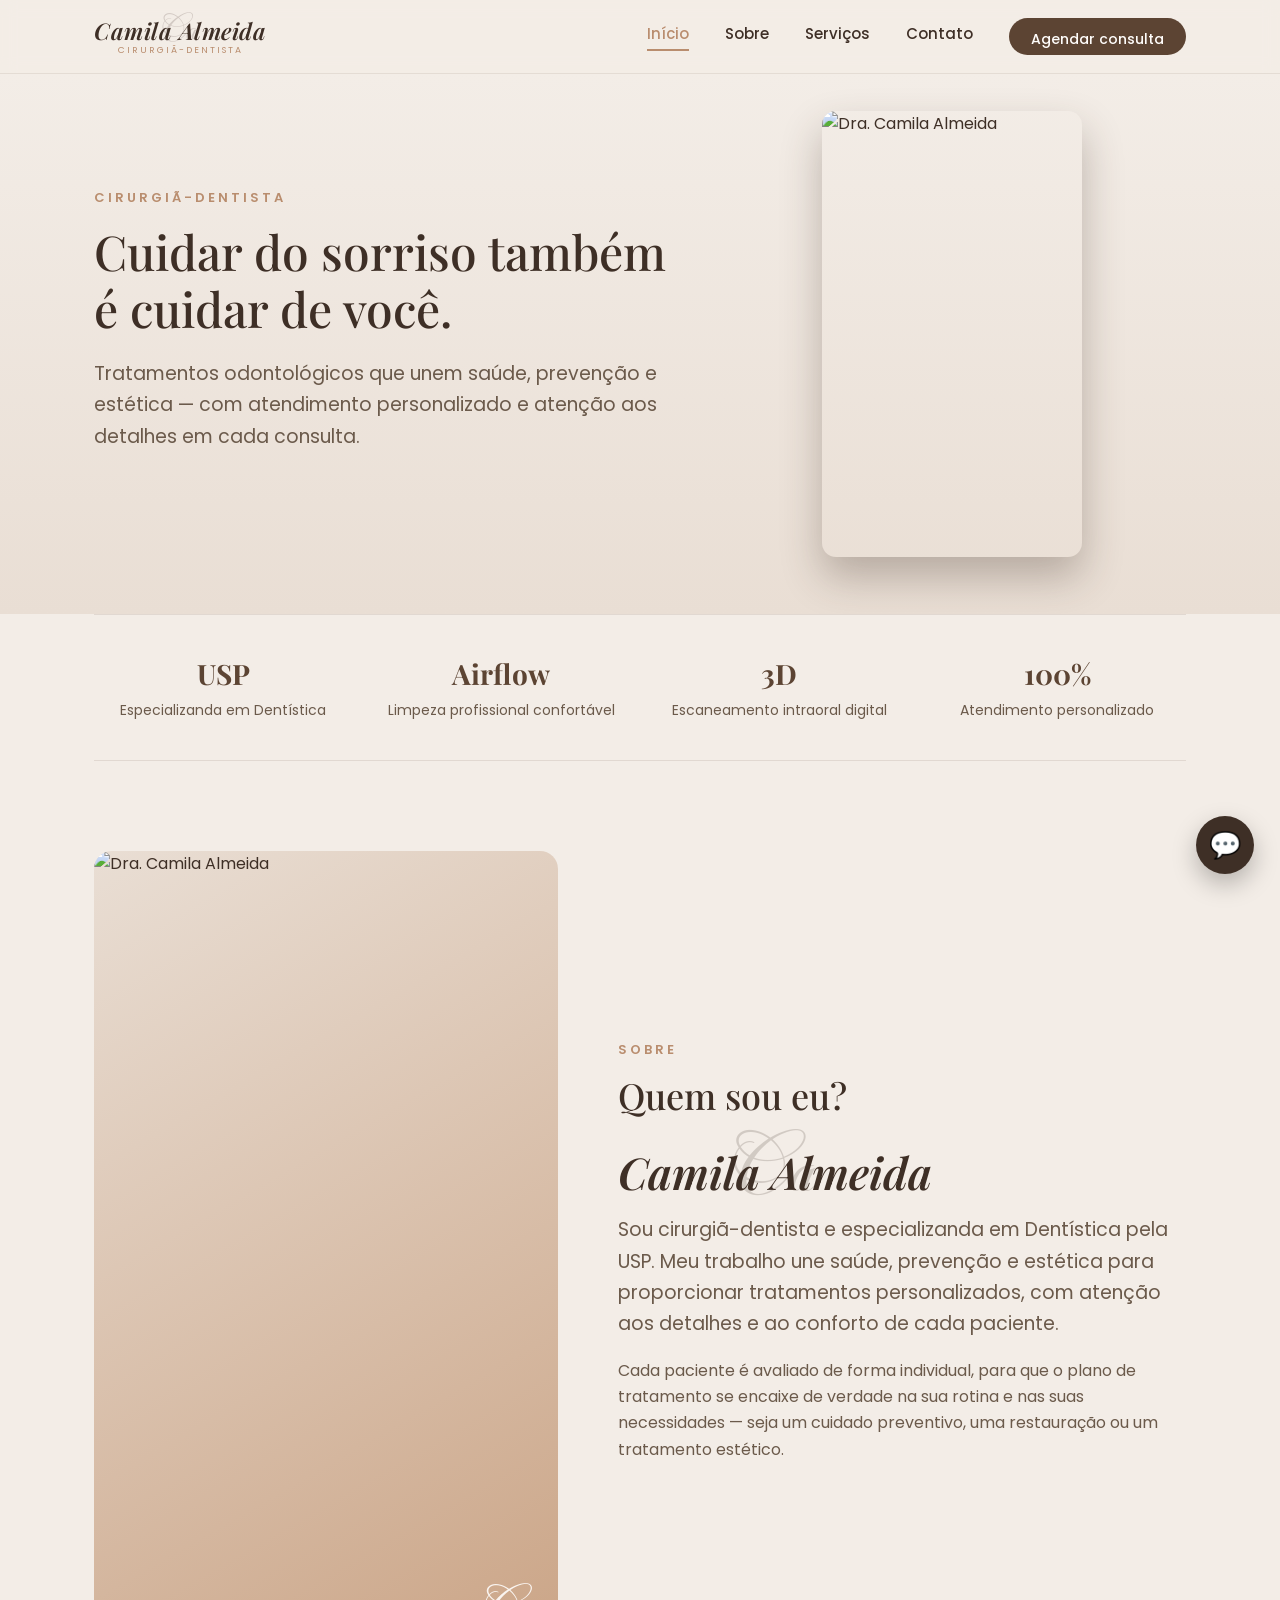
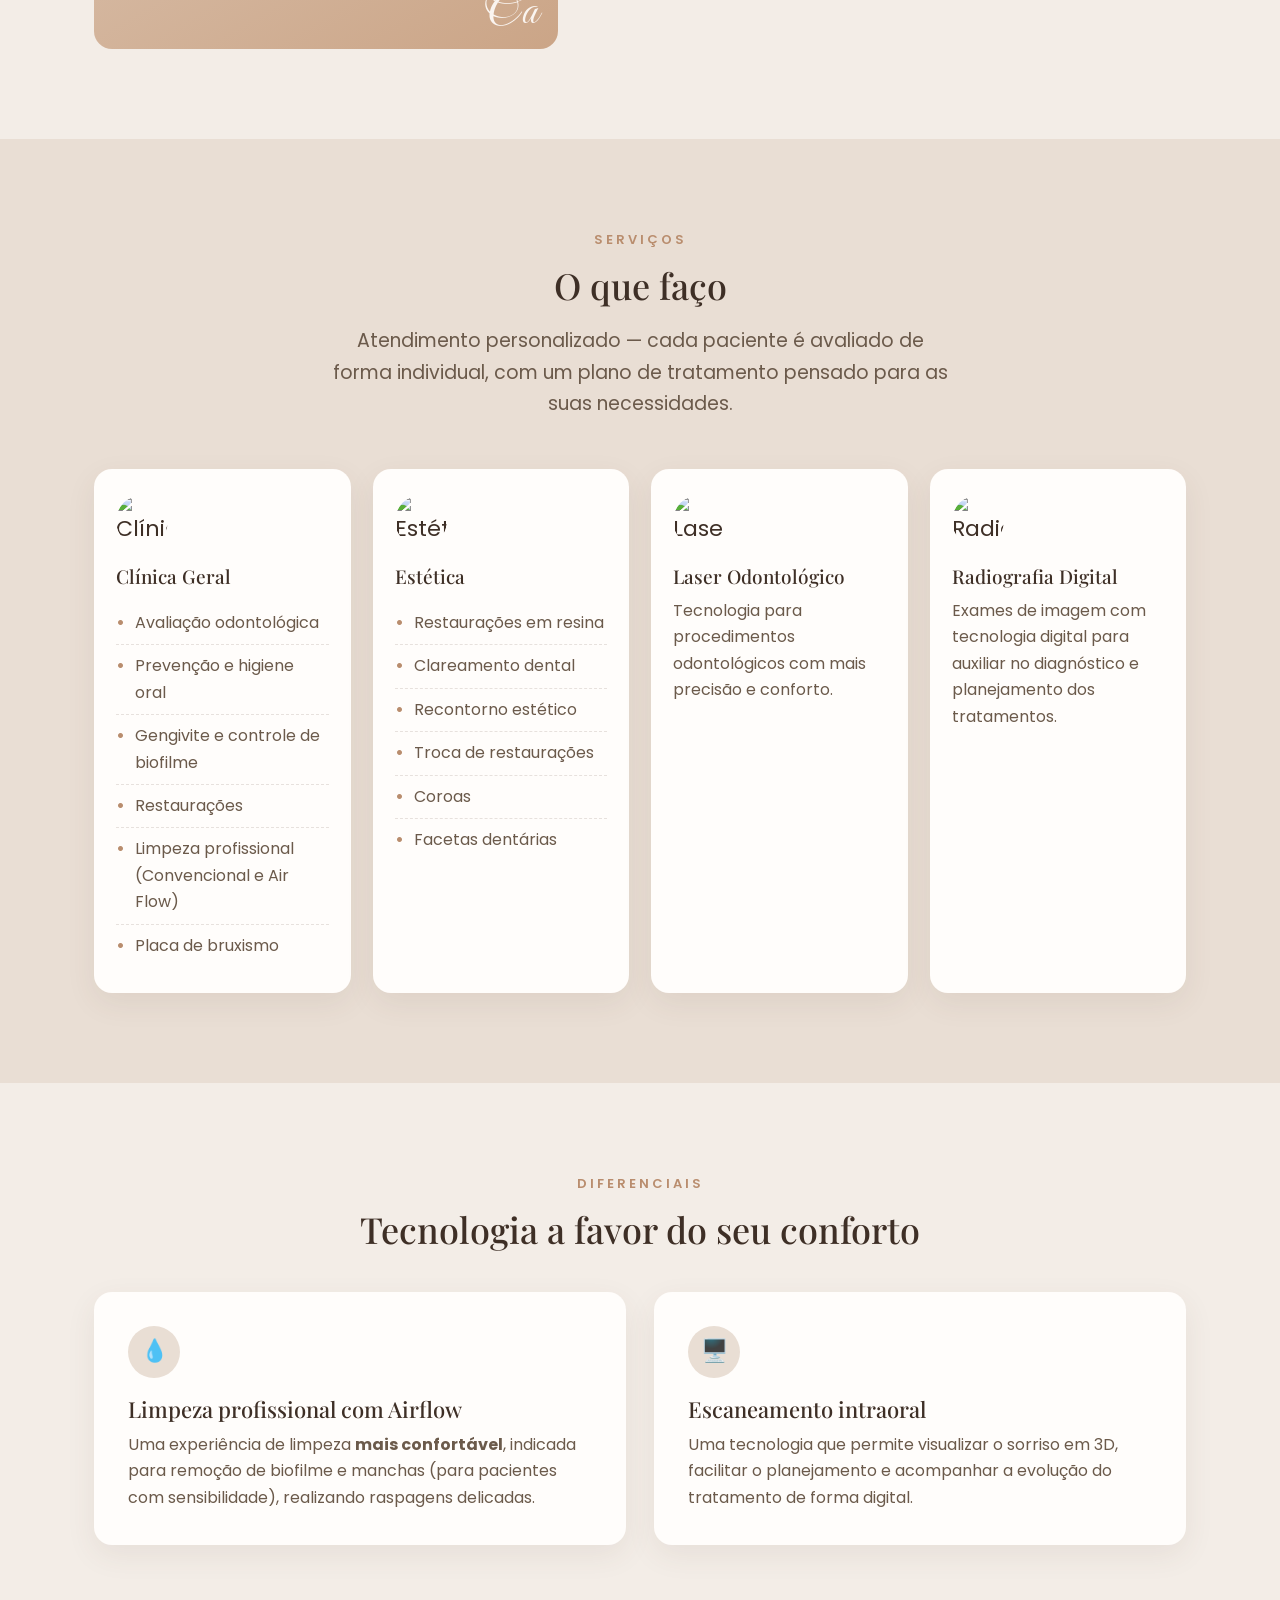
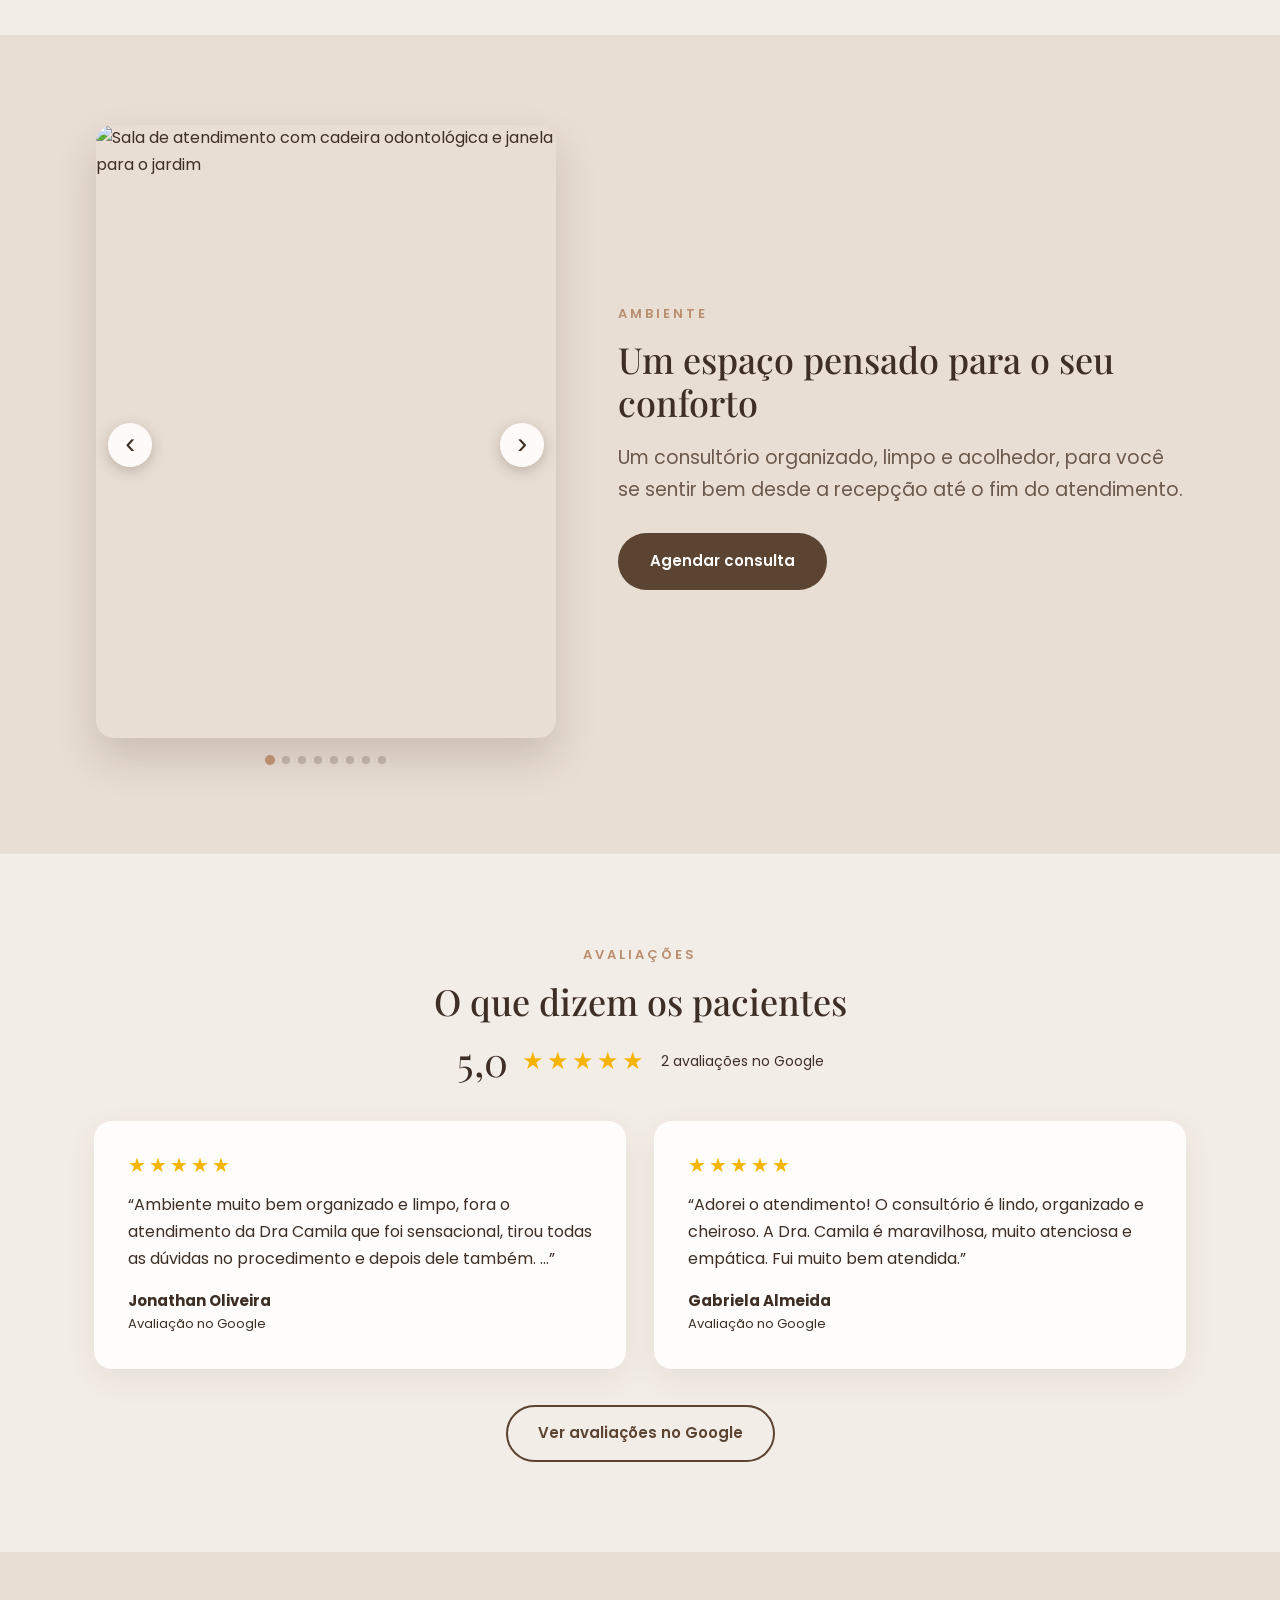
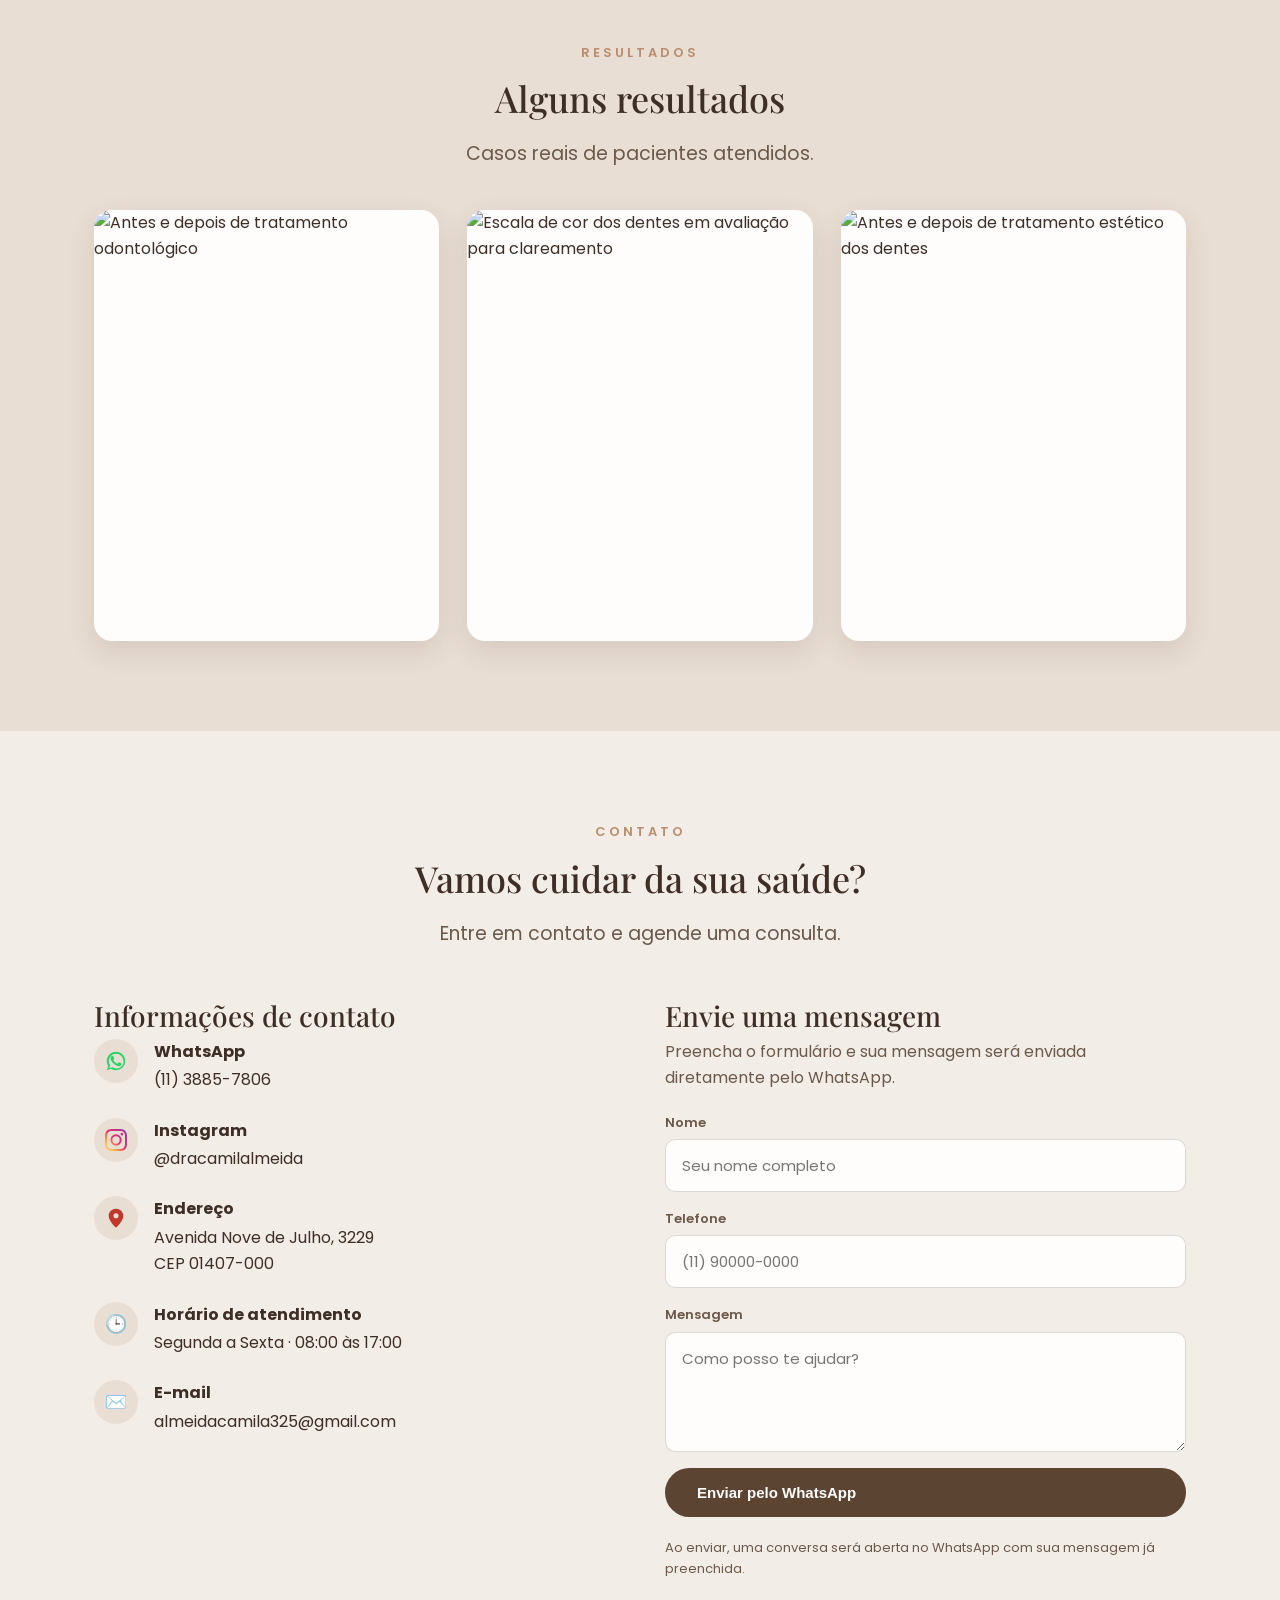
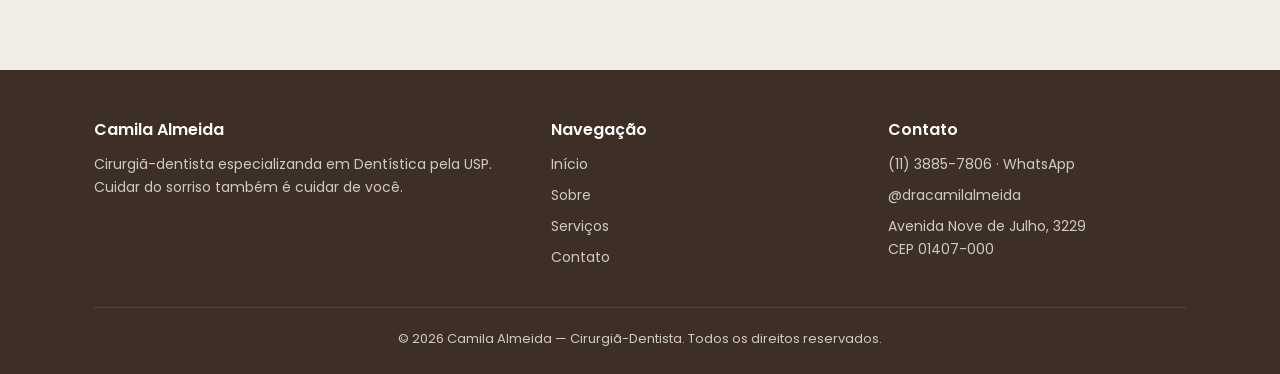
==== commit 81d21b91: "Add files via upload" ====
--- a/contato.html
+++ b/contato.html
@@ -2,131 +2,12 @@
 <html lang="pt-BR">
 <head>
 <meta charset="UTF-8" />
-<meta name="viewport" content="width=device-width, initial-scale=1.0" />
-<title>Contato | Dra. Camila Almeida</title>
-<link rel="preconnect" href="https://fonts.googleapis.com">
-<link href="https://fonts.googleapis.com/css2?family=Mea+Culpa&family=Playfair+Display:ital,wght@0,500;0,600;1,500&family=Poppins:wght@400;500;600;700&display=swap" rel="stylesheet">
-<link rel="stylesheet" href="style.css" />
+<title>Dra. Camila Almeida | Cirurgiã-Dentista</title>
+<meta http-equiv="refresh" content="0; url=index.html#contato" />
+<link rel="canonical" href="index.html#contato" />
+<script>location.replace("index.html#contato");</script>
 </head>
 <body>
-
-<header class="site-header">
-  <nav class="nav">
-    <a href="index.html" class="nav-brand"><span class="nav-brand-name-wrap"><span class="nav-brand-mono">Ca</span><span class="nav-brand-name">Camila Almeida</span></span><span class="nav-brand-role">Cirurgiã-Dentista</span></a>
-    <ul class="nav-links">
-      <li><a href="index.html">Início</a></li>
-      <li><a href="sobre.html">Sobre</a></li>
-      <li><a href="servicos.html">Serviços</a></li>
-      <li><a href="contato.html" class="active">Contato</a></li>
-      <li><a href="contato.html" class="nav-cta">Agendar consulta</a></li>
-    </ul>
-    <button class="nav-toggle" aria-label="Abrir menu">
-      <span></span><span></span><span></span>
-    </button>
-  </nav>
-</header>
-
-<section class="page-hero">
-  <div class="container">
-    <span class="eyebrow">Contato</span>
-    <h1>Vamos cuidar da sua saúde?</h1>
-    <p class="lead center" style="margin-top:14px;">Entre em contato e agende uma consulta.</p>
-  </div>
-</section>
-
-<section class="section">
-  <div class="container contact-grid">
-    <div>
-      <h2>Informações de contato</h2>
-      <ul class="contact-info-list" style="margin-top:24px;">
-        <li>
-          <div class="icon"><svg viewBox="0 0 24 24" width="22" height="22" fill="#25D366"><path d="M17.472 14.382c-.297-.149-1.758-.867-2.03-.967-.273-.099-.472-.148-.67.15-.197.297-.767.966-.94 1.164-.173.199-.347.223-.644.075-.297-.15-1.255-.463-2.39-1.475-.883-.788-1.48-1.761-1.653-2.059-.173-.297-.018-.458.13-.606.134-.133.298-.347.446-.52.149-.174.198-.298.298-.497.099-.198.05-.371-.025-.52-.075-.149-.669-1.612-.916-2.207-.242-.579-.487-.5-.669-.51-.173-.008-.371-.01-.57-.01-.198 0-.52.074-.792.372-.272.297-1.04 1.016-1.04 2.479 0 1.462 1.065 2.875 1.213 3.074.148.198 2.096 3.2 5.077 4.487.709.306 1.262.489 1.694.625.712.227 1.36.195 1.872.118.571-.085 1.758-.719 2.006-1.413.248-.694.248-1.289.173-1.413-.074-.124-.272-.198-.57-.347z"/><path d="M12.004 2C6.486 2 2.01 6.476 2.01 11.994c0 2.114.552 4.09 1.514 5.812L2 22l4.324-1.494a9.958 9.958 0 0 0 5.68 1.487h.004c5.518 0 9.994-4.476 9.994-9.994C22 6.476 17.522 2 12.004 2zm0 18.062h-.003a8.05 8.05 0 0 1-4.11-1.125l-.294-.175-3.05 1.056 1.02-3.02-.19-.302a8.06 8.06 0 0 1-1.235-4.302c0-4.45 3.62-8.068 8.07-8.068a8.02 8.02 0 0 1 5.706 2.365 8.02 8.02 0 0 1 2.362 5.703c0 4.45-3.618 8.068-8.276 8.068z"/></svg></div>
-          <div>
-            <strong>WhatsApp</strong>
-            <a href="https://wa.me/551138857806" target="_blank">(11) 3885-7806</a>
-          </div>
-        </li>
-        <li>
-          <div class="icon"><svg viewBox="0 0 24 24" width="22" height="22"><defs><linearGradient id="igGrad1" x1="0%" y1="100%" x2="100%" y2="0%"><stop offset="0%" stop-color="#FFDC80"/><stop offset="25%" stop-color="#FCAF45"/><stop offset="50%" stop-color="#E1306C"/><stop offset="75%" stop-color="#C13584"/><stop offset="100%" stop-color="#833AB4"/></linearGradient></defs><path fill="url(#igGrad1)" d="M12 2.163c3.204 0 3.584.012 4.85.07 3.252.148 4.771 1.691 4.919 4.919.058 1.265.069 1.645.069 4.849 0 3.205-.012 3.584-.069 4.849-.148 3.225-1.664 4.771-4.919 4.919-1.266.058-1.644.07-4.85.07-3.204 0-3.584-.012-4.849-.07-3.26-.149-4.771-1.699-4.919-4.92-.058-1.265-.07-1.644-.07-4.849 0-3.204.013-3.583.07-4.849.149-3.227 1.664-4.771 4.919-4.919 1.266-.057 1.645-.069 4.849-.069zm0-2.163c-3.259 0-3.667.014-4.947.072-4.358.2-6.78 2.618-6.98 6.98-.059 1.281-.073 1.689-.073 4.948 0 3.259.014 3.668.072 4.948.2 4.358 2.618 6.78 6.98 6.98 1.281.058 1.689.072 4.948.072 3.259 0 3.668-.014 4.948-.072 4.354-.2 6.782-2.618 6.979-6.98.059-1.28.073-1.689.073-4.948 0-3.259-.014-3.667-.072-4.947-.196-4.354-2.617-6.78-6.979-6.98-1.281-.059-1.69-.073-4.949-.073zm0 5.838a6.162 6.162 0 1 0 0 12.324 6.162 6.162 0 0 0 0-12.324zm0 10.162a4 4 0 1 1 0-8 4 4 0 0 1 0 8zm6.406-11.845a1.44 1.44 0 1 0 0 2.881 1.44 1.44 0 0 0 0-2.881z"/></svg></div>
-          <div>
-            <strong>Instagram</strong>
-            <a href="https://instagram.com/dracamilalmeida" target="_blank">@dracamilalmeida</a>
-          </div>
-        </li>
-        <li>
-          <div class="icon"><svg viewBox="0 0 24 24" width="22" height="22" fill="#c0392b"><path d="M12 2C7.802 2 4 5.403 4 9.6c0 5.4 6.5 11.6 7.1 12.2.2.2.5.3.9.3s.7-.1.9-.3c.6-.6 7.1-6.8 7.1-12.2C20 5.403 16.198 2 12 2zm0 10.4a2.8 2.8 0 1 1 0-5.6 2.8 2.8 0 0 1 0 5.6z"/></svg></div>
-          <div>
-            <strong>Endereço</strong>
-            <a href="https://www.google.com/maps/place/Av.+Nove+de+Julho,+3229+-+Jardim+Paulista,+S%C3%A3o+Paulo+-+SP,+01407-000/@-23.5681294,-46.6624625,17z/data=!3m1!4b1!4m6!3m5!1s0x94ce59c5138606ab:0x7209d3025757d4f6!8m2!3d-23.5681294!4d-46.6598876!16s%2Fg%2F11qh3p7tpk?entry=ttu&amp;g_ep=EgoyMDI2MDkxNi4wIKXMDSoASAFQAw%3D%3D" target="_blank">Avenida Nove de Julho, 3229<br>CEP 01407-000</a>
-          </div>
-        </li>
-        <li>
-          <div class="icon">🕒</div>
-          <div>
-            <strong>Horário de atendimento</strong>
-            <span>Segunda a Sexta · 08:00 às 17:00</span>
-          </div>
-        </li>
-        <li>
-          <div class="icon">✉️</div>
-          <div>
-            <strong>E-mail</strong>
-            <a href="mailto:almeidacamila325@gmail.com">almeidacamila325@gmail.com</a>
-          </div>
-        </li>
-      </ul>
-    </div>
-
-    <div>
-      <h2>Envie uma mensagem</h2>
-      <p style="margin-bottom:20px;">Preencha o formulário e sua mensagem será enviada diretamente pelo WhatsApp.</p>
-      <form class="contact-form">
-        <label for="name">Nome</label>
-        <input type="text" id="name" name="name" placeholder="Seu nome completo" required />
-
-        <label for="phone">Telefone</label>
-        <input type="tel" id="phone" name="phone" placeholder="(11) 90000-0000" required />
-
-        <label for="message">Mensagem</label>
-        <textarea id="message" name="message" placeholder="Como posso te ajudar?" required></textarea>
-
-        <button type="submit" class="btn btn-primary">Enviar pelo WhatsApp</button>
-        <p class="form-note">Ao enviar, uma conversa será aberta no WhatsApp com sua mensagem já preenchida.</p>
-      </form>
-    </div>
-  </div>
-</section>
-
-<footer class="site-footer">
-  <div class="container">
-    <div class="footer-grid">
-      <div>
-        <h4>Camila Almeida</h4>
-        <p style="color:rgba(255,253,251,0.75); font-size:14px;">Cirurgiã-dentista especializanda em Dentística pela USP. Cuidar do sorriso também é cuidar de você.</p>
-      </div>
-      <div>
-        <h4>Navegação</h4>
-        <a href="index.html">Início</a>
-        <a href="sobre.html">Sobre</a>
-        <a href="servicos.html">Serviços</a>
-        <a href="contato.html">Contato</a>
-      </div>
-      <div>
-        <h4>Contato</h4>
-        <a href="https://wa.me/551138857806" target="_blank">(11) 3885-7806 · WhatsApp</a>
-        <a href="https://instagram.com/dracamilalmeida" target="_blank">@dracamilalmeida</a>
-        <a href="https://www.google.com/maps/place/Av.+Nove+de+Julho,+3229+-+Jardim+Paulista,+S%C3%A3o+Paulo+-+SP,+01407-000/@-23.5681294,-46.6624625,17z/data=!3m1!4b1!4m6!3m5!1s0x94ce59c5138606ab:0x7209d3025757d4f6!8m2!3d-23.5681294!4d-46.6598876!16s%2Fg%2F11qh3p7tpk?entry=ttu&amp;g_ep=EgoyMDI2MDkxNi4wIKXMDSoASAFQAw%3D%3D" target="_blank">Avenida Nove de Julho, 3229<br>CEP 01407-000</a>
-      </div>
-    </div>
-    <div class="footer-bottom">
-      &copy; <span id="year"></span> Camila Almeida — Cirurgiã-Dentista. Todos os direitos reservados.
-    </div>
-  </div>
-</footer>
-
-<a href="https://wa.me/551138857806" target="_blank" class="whatsapp-float" aria-label="Falar no WhatsApp">💬</a>
-
-<script src="script.js"></script>
-<script>document.getElementById("year").textContent = new Date().getFullYear();</script>
+<p><a href="index.html#contato">Ir para o site</a></p>
 </body>
-</html>
+</html>
